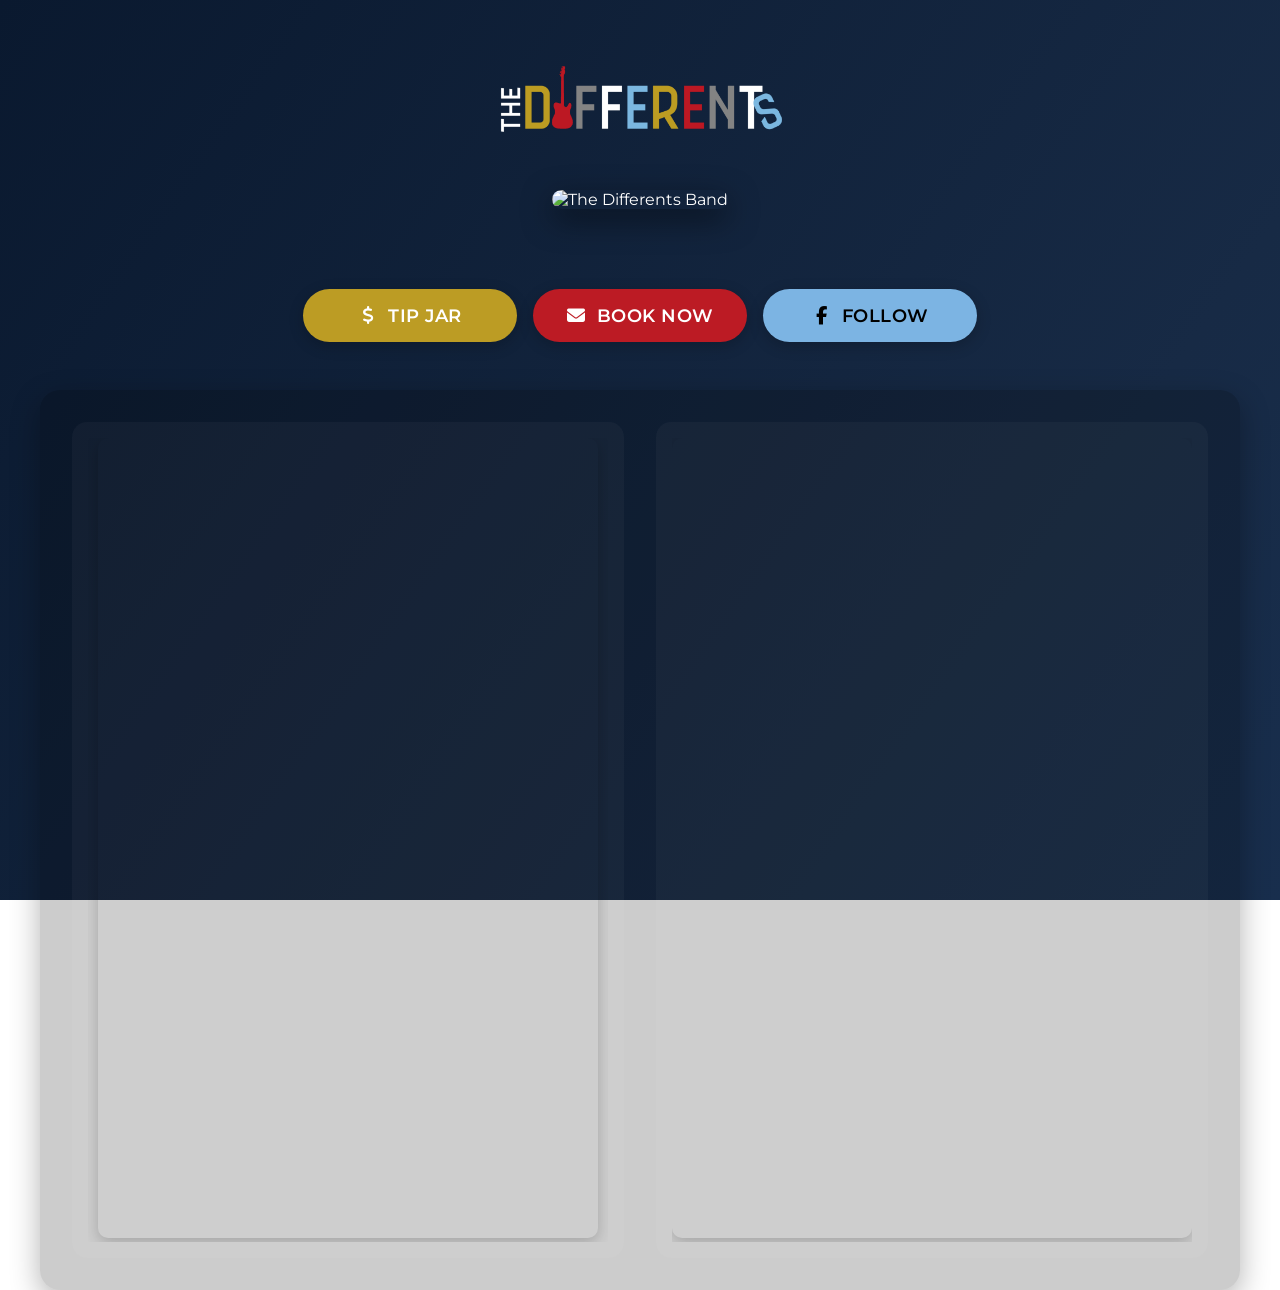
==== index.html @ 1e706925 "updates" ====
<!DOCTYPE html>
<html lang="en">
<head>
    <meta charset="UTF-8">
    <meta name="viewport" content="width=device-width, initial-scale=1.0">
    <title>The Differents - Charleston's Premier Rock & SoulCover Band</title>
    <link rel="icon" href="data:image/svg+xml,<svg xmlns='http://www.w3.org/2000/svg' viewBox='0 0 100 100'><text y='.9em' font-size='90'>🤘</text></svg>">
    <link rel="preconnect" href="https://fonts.googleapis.com">
    <link rel="preconnect" href="https://fonts.gstatic.com" crossorigin>
    <link href="https://fonts.googleapis.com/css2?family=Montserrat:wght@400;600;700&family=Permanent+Marker&display=swap" rel="stylesheet">
    <link rel="stylesheet" href="https://cdnjs.cloudflare.com/ajax/libs/font-awesome/6.5.1/css/all.min.css">
    <!-- Add Facebook SDK -->
    <div id="fb-root"></div>
    <script async defer crossorigin="anonymous" 
        src="https://connect.facebook.net/en_US/sdk.js#xfbml=1&version=v18.0">
    </script>
    <!-- Add YouTube API -->
    <script src="https://www.youtube.com/iframe_api"></script>
    <style>
        body {
            margin: 0;
            padding: 30px 0 0 0;
            background: linear-gradient(
                125deg,
                #0a192f 0%,
                #172a45 25%,
                #1a365d 50%,
                #172a45 75%,
                #0a192f 100%
            );
            background-size: 300% 300%;
            animation: gradientFlow 20s ease infinite;
            background-attachment: fixed;
            position: relative;
            color: #ffffff;
            font-family: 'Montserrat', sans-serif;
            min-height: 100vh;
            overflow-x: hidden;
        }

        @keyframes gradientFlow {
            0% {
                background-position: 0% 50%
            }
            50% {
                background-position: 100% 50%
            }
            100% {
                background-position: 0% 50%
            }
        }

        /* Remove old overlays */
        body::before {
            display: none;
        }
        
        .parallax-overlay {
            display: none;
        }

        /* Animation keyframes */
        @keyframes fadeIn {
            from { opacity: 0; transform: translateY(20px); }
            to { opacity: 1; transform: translateY(0); }
        }

        @keyframes float {
            0% { transform: translateY(0px); }
            50% { transform: translateY(-10px); }
            100% { transform: translateY(0px); }
        }

        @keyframes pulse {
            0% { transform: scale(1); }
            50% { transform: scale(1.05); }
            100% { transform: scale(1); }
        }

        .header {
            text-align: center;
            padding: 2rem;
            animation: fadeIn 1s ease-out;
        }

        .logo {
            max-width: 300px;
            height: auto;
            transition: transform 0.2s ease-out;
            margin-bottom: 1rem;
        }

        .band-name {
            font-family: 'Permanent Marker', cursive;
            font-size: 2.5rem;
            margin: 1rem 0;
            text-shadow: 2px 2px 4px rgba(0, 0, 0, 0.3);
            opacity: 0;
            animation: fadeIn 1s ease-out 0.3s forwards;
        }

        .tagline {
            font-family: 'Montserrat', sans-serif;
            font-size: 1.2rem;
            font-weight: 400;
            letter-spacing: 1px;
            margin: 0.5rem 0;
            opacity: 0.9;
            text-transform: uppercase;
        }

        .band-image-container {
            margin: 2rem auto;
            max-width: 600px;
            position: relative;
            perspective: 1000px;
            animation: fadeIn 1s ease-out 0.3s backwards;
        }

        .band-image {
            width: 100%;
            height: auto;
            border-radius: 10px;
            box-shadow: 0 10px 30px rgba(0, 0, 0, 0.5);
            transition: transform 0.2s ease-out;
            transform-style: preserve-3d;
        }

        .band-image:hover {
            transform: rotateX(0deg) rotateY(0deg);
            box-shadow: 0 15px 40px rgba(0, 0, 0, 0.6);
        }

        .cta-container {
            display: flex;
            justify-content: center;
            gap: 1rem;
            flex-wrap: wrap;
            padding: 1rem;
            margin-bottom: 2rem;
            animation: fadeIn 1s ease-out 0.6s backwards;
        }

        .cta-button {
            padding: 1rem 2rem;
            font-size: 1.1rem;
            font-weight: 600;
            text-transform: uppercase;
            letter-spacing: 0.5px;
            border-radius: 30px;
            border: none;
            cursor: pointer;
            text-decoration: none;
            transition: all 0.3s cubic-bezier(0.4, 0, 0.2, 1);
            min-width: 150px;
            text-align: center;
            box-shadow: 0 4px 15px rgba(0, 0, 0, 0.2);
            display: flex;
            align-items: center;
            justify-content: center;
            gap: 10px;
            position: relative;
            overflow: hidden;
            font-family: 'Montserrat', sans-serif;
        }

        .cta-button:hover {
            transform: scale(1.05) translateY(-3px);
            box-shadow: 0 6px 20px rgba(0, 0, 0, 0.3);
        }

        .cta-button:active {
            transform: scale(0.98);
        }

        .cta-button i {
            font-size: 18px;
            width: 20px;
            height: 20px;
            display: flex;
            align-items: center;
            justify-content: center;
        }

        .tip-button {
            background-color: #bc9c24; /* Logo yellow/gold */
            color: white;
        }

        .book-button {
            background-color: #bc1b24; /* Logo red */
            color: white;
        }

        .follow-button {
            background-color: #7cb4e3; /* Logo blue */
            color: #000;
        }

        .social-feeds {
            display: flex;
            gap: 2rem;
            padding: 2rem;
            max-width: 1200px;
            margin: 0 auto;
            background: rgba(0, 0, 0, 0.2);
            border-radius: 20px;
            box-shadow: 0 10px 30px rgba(0, 0, 0, 0.3);
            animation: fadeIn 1s ease-out 0.9s backwards;
            transition: all 0.5s cubic-bezier(0.4, 0, 0.2, 1);
            box-sizing: border-box;
        }

        .feed {
            flex: 1;
            min-width: 0;
            background: rgba(255, 255, 255, 0.03);
            padding: 1rem;
            border-radius: 15px;
            transition: all 0.5s cubic-bezier(0.4, 0, 0.2, 1);
            min-height: 800px;
            display: flex;
            align-items: center;
            justify-content: center;
            overflow: hidden;
            box-sizing: border-box;
        }

        .feed-container {
            width: 100%;
            height: 100%;
            position: relative;
            overflow: hidden;
            box-sizing: border-box;
        }

        .feed iframe {
            border-radius: 10px;
            box-shadow: 0 5px 15px rgba(0, 0, 0, 0.2);
            transition: all 0.5s cubic-bezier(0.4, 0, 0.2, 1);
            width: 100%;
            box-sizing: border-box;
        }

        .facebook-container {
            width: 100%;
            overflow: hidden;
            display: flex;
            justify-content: center;
            align-items: flex-start;
        }

        .facebook-container iframe {
            max-width: 500px !important;
            min-width: 340px;
            width: 100% !important;
            margin: 0 auto;
        }

        .youtube-container {
            width: 100%;
        }

        .youtube-container iframe {
            width: 100%;
        }

        /* Updated responsive breakpoints */
        @media (max-width: 1024px) {
            .social-feeds {
                flex-direction: column;
                padding: 1.5rem;
            }

            .feed {
                width: 100%;
                margin-bottom: 1.5rem;
            }
        }

        @media (max-width: 768px) {
            .social-feeds {
                padding: 1rem;
            }

            .feed {
                min-height: 600px;
                margin-bottom: 1rem;
            }

            .cta-button {
                width: 100%;
                max-width: 300px;
            }
        }

        @media (max-width: 540px) {
            .facebook-container iframe {
                width: 100% !important;
            }
        }

        /* Add cursor parallax effect */
        .parallax-section {
            position: relative;
        }
    </style>
</head>
<body>
    <div class="parallax-overlay"></div>
    <div class="header">
        <div>
            <img src="images/logo.png" alt="The Differents Logo" class="logo">
        </div>
        <div class="band-image-container">
            <img src="images/TheDifferents.jpg" alt="The Differents Band" class="band-image">
        </div>
    </div>

    <div class="cta-container">
        <a href="https://www.venmo.com/u/TheDifferentsCharleston" class="cta-button tip-button">
            <i class="fas fa-dollar-sign"></i>
            Tip Jar
        </a>
        <a href="mailto:differents.charleston@gmail.com" class="cta-button book-button">
            <i class="fas fa-envelope"></i>
            Book Now
        </a>
        <a href="https://www.facebook.com/profile.php?id=61556583480665" class="cta-button follow-button">
            <i class="fa-brands fa-facebook-f"></i>
            Follow
        </a>
    </div>

    <div class="social-feeds">
        <div class="feed">
            <!-- Facebook Feed -->
            <div class="feed-container facebook-container">
                <iframe 
                    src="https://www.facebook.com/plugins/page.php?href=https%3A%2F%2Fwww.facebook.com%2Fprofile.php%3Fid%3D61556583480665&tabs=timeline&width=500&height=800&small_header=false&adapt_container_width=true&hide_cover=false&show_facepile=true&lazy=true" 
                    height="800" 
                    style="border:none;overflow:hidden" 
                    scrolling="no" 
                    frameborder="0" 
                    allowfullscreen="true" 
                    allow="autoplay; clipboard-write; encrypted-media; picture-in-picture; web-share">
                </iframe>
            </div>
        </div>
        <div class="feed">
            <!-- YouTube Feed -->
            <div class="feed-container youtube-container">
                <iframe 
                    height="800" 
                    src="https://www.youtube.com/embed/?list=UCGSIhO4pZJrf2cQWMI_QO1Q&index=1"
                    title="The Differents YouTube Channel"
                    frameborder="0" 
                    allow="accelerometer; autoplay; clipboard-write; encrypted-media; gyroscope; picture-in-picture" 
                    allowfullscreen>
                </iframe>
            </div>
        </div>
    </div>

    <script>
        // Image rotation based on cursor position
        document.addEventListener('mousemove', (e) => {
            const image = document.querySelector('.band-image');
            const rect = image.getBoundingClientRect();
            const imageX = rect.left + rect.width / 2;
            const imageY = rect.top + rect.height / 2;
            
            // Calculate angle between cursor and image center
            const deltaX = e.clientX - imageX;
            const deltaY = e.clientY - imageY;
            
            // Convert to degrees and limit rotation
            const rotateX = Math.min(Math.max(deltaY * -0.01, -10), 10);
            const rotateY = Math.min(Math.max(deltaX * 0.01, -10), 10);
            
            image.style.transform = `rotateX(${rotateX}deg) rotateY(${rotateY}deg)`;
        });

        // Reset rotation when cursor leaves window
        document.addEventListener('mouseleave', () => {
            const image = document.querySelector('.band-image');
            image.style.transform = 'rotateX(0deg) rotateY(0deg)';
        });

        function updateFeedSizes() {
            const feeds = document.querySelectorAll('.feed');
            feeds.forEach(feed => {
                const container = feed.querySelector('.feed-container');
                if (container) {
                    // Get the parent width accounting for padding
                    const parentWidth = Math.floor(feed.clientWidth - 32);
                    container.style.width = parentWidth + 'px';

                    // For Facebook, update iframe src with new width
                    const fbIframe = container.querySelector('iframe[src*="facebook"]');
                    if (fbIframe) {
                        const width = Math.min(parentWidth, 500);
                        const currentSrc = fbIframe.src;
                        const newSrc = currentSrc.replace(/width=\d+/, `width=${width}`);
                        if (currentSrc !== newSrc) {
                            fbIframe.src = newSrc;
                        }
                    }
                }
            });
        }

        // Initial size update with a slight delay to ensure proper sizing
        window.addEventListener('load', () => setTimeout(updateFeedSizes, 500));
        
        // Debounced resize handler with longer delay for Facebook reload
        let resizeTimeout;
        window.addEventListener('resize', () => {
            clearTimeout(resizeTimeout);
            resizeTimeout = setTimeout(updateFeedSizes, 1000);
        });
    </script>
</body>
</html>
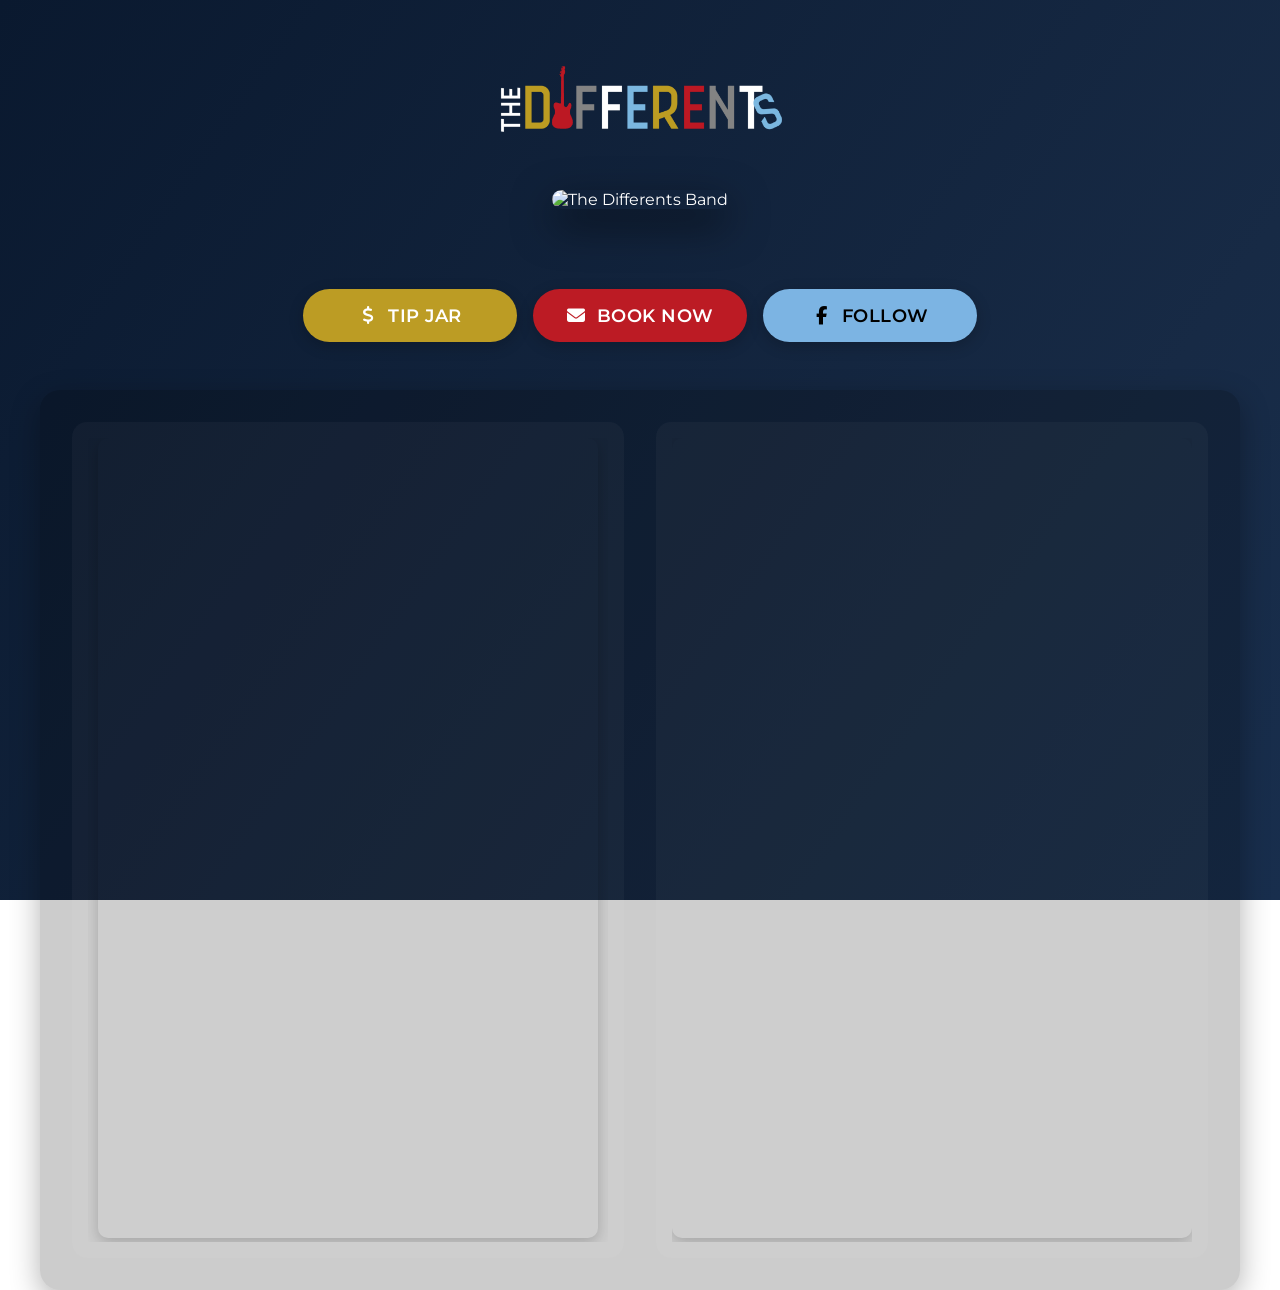
==== commit 1658f599: "fix video" ====
--- a/index.html
+++ b/index.html
@@ -121,14 +121,13 @@
             width: 100%;
             height: auto;
             border-radius: 10px;
-            box-shadow: 0 10px 30px rgba(0, 0, 0, 0.5);
+            box-shadow: 0 15px 40px rgba(0, 0, 0, 0.6);
             transition: transform 0.2s ease-out;
             transform-style: preserve-3d;
         }
 
         .band-image:hover {
             transform: rotateX(0deg) rotateY(0deg);
-            box-shadow: 0 15px 40px rgba(0, 0, 0, 0.6);
         }
 
         .cta-container {
@@ -318,15 +317,15 @@
     </div>
 
     <div class="cta-container">
-        <a href="https://www.venmo.com/u/TheDifferentsCharleston" class="cta-button tip-button">
+        <a href="https://www.venmo.com/u/TheDifferentsCharleston" class="cta-button tip-button" target="_blank" rel="noopener noreferrer">
             <i class="fas fa-dollar-sign"></i>
             Tip Jar
         </a>
-        <a href="mailto:differents.charleston@gmail.com" class="cta-button book-button">
+        <a href="mailto:differents.charleston@gmail.com" class="cta-button book-button" target="_blank" rel="noopener noreferrer">
             <i class="fas fa-envelope"></i>
             Book Now
         </a>
-        <a href="https://www.facebook.com/profile.php?id=61556583480665" class="cta-button follow-button">
+        <a href="https://www.facebook.com/profile.php?id=61556583480665" class="cta-button follow-button" target="_blank" rel="noopener noreferrer">
             <i class="fa-brands fa-facebook-f"></i>
             Follow
         </a>
@@ -352,7 +351,7 @@
             <div class="feed-container youtube-container">
                 <iframe 
                     height="800" 
-                    src="https://www.youtube.com/embed/?list=UCGSIhO4pZJrf2cQWMI_QO1Q&index=1"
+                    src="https://www.youtube.com/embed/videoseries?list=PLGX0zmR180-9UuOns8QRleBn-H_pjjnpT"
                     title="The Differents YouTube Channel"
                     frameborder="0" 
                     allow="accelerometer; autoplay; clipboard-write; encrypted-media; gyroscope; picture-in-picture" 
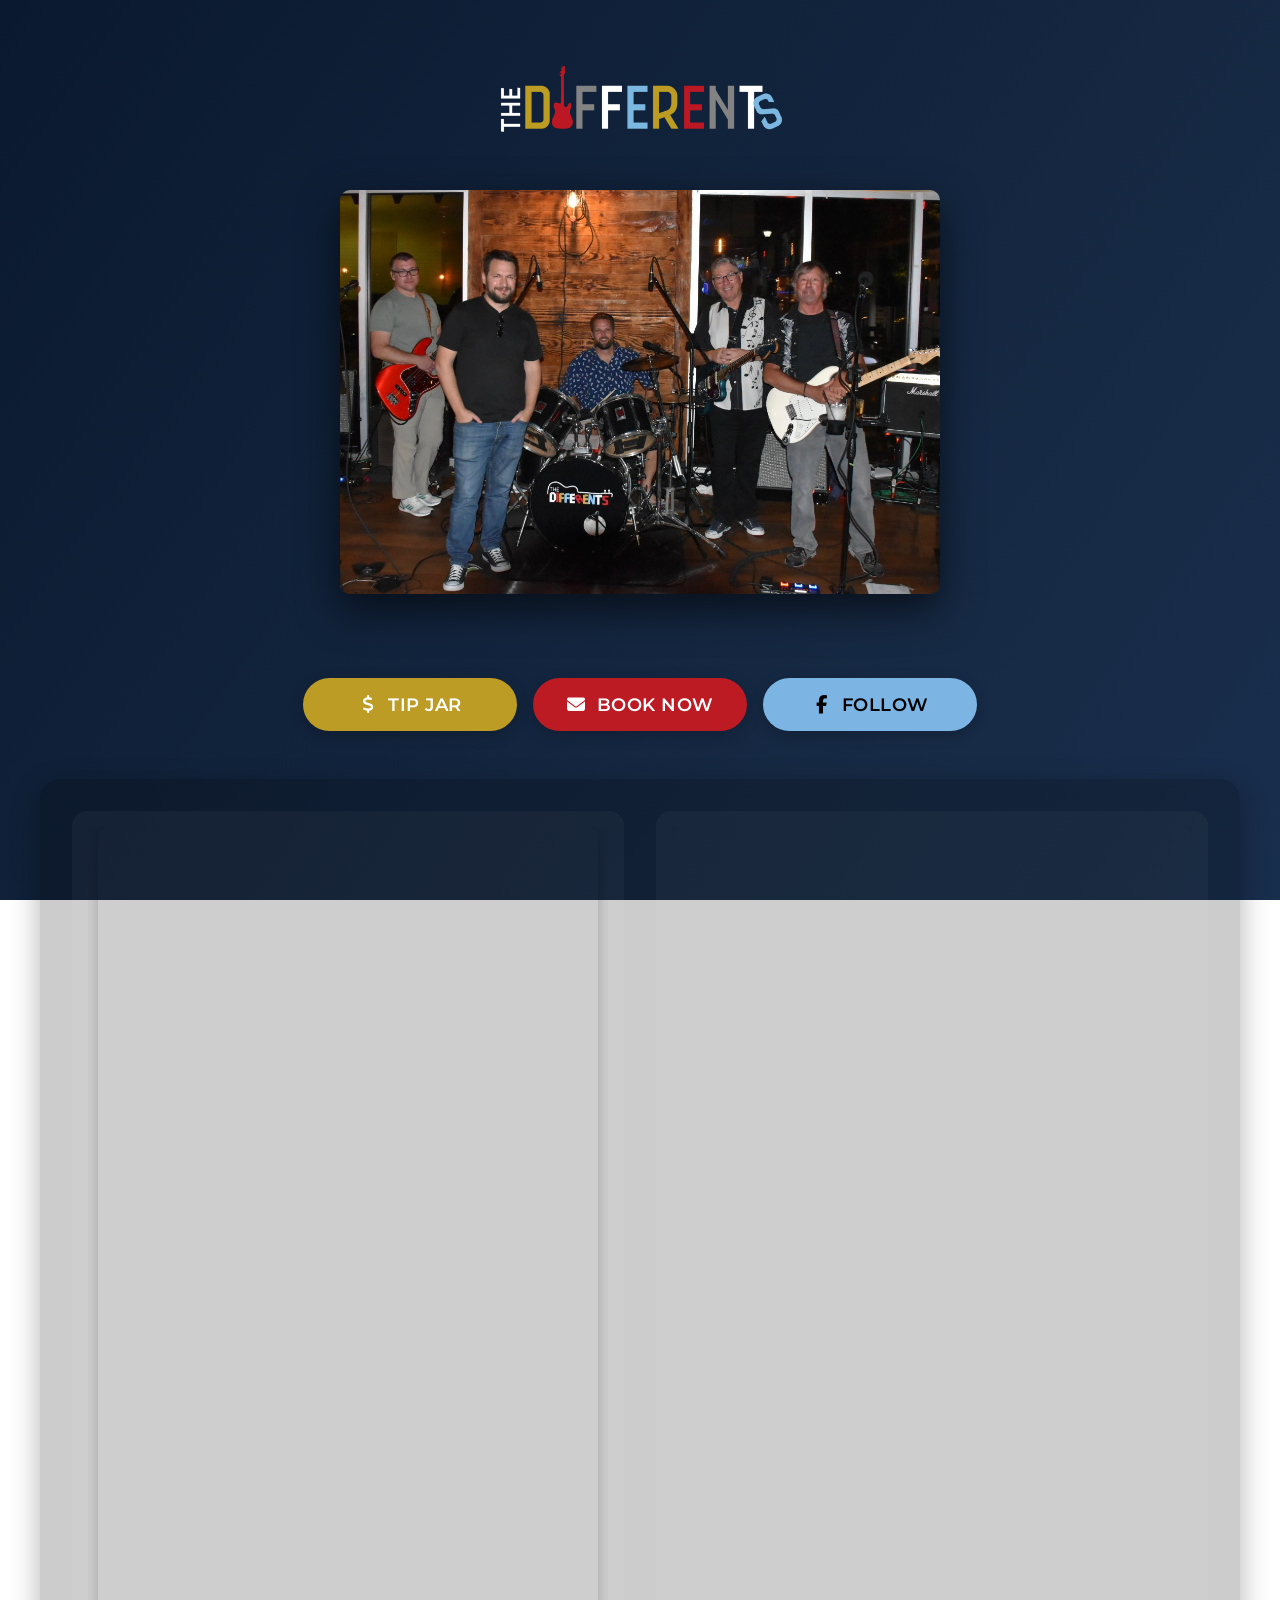
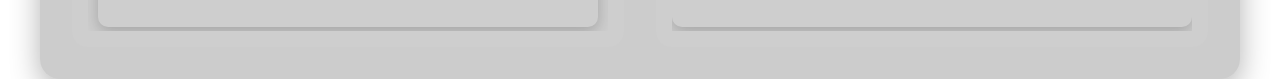
==== commit 22b3920a: "update site and qr codes" ====
--- a/index.html
+++ b/index.html
@@ -3,7 +3,7 @@
 <head>
     <meta charset="UTF-8">
     <meta name="viewport" content="width=device-width, initial-scale=1.0">
-    <title>The Differents - Charleston's Premier Rock & SoulCover Band</title>
+    <title>The Differents - Charleston's Premier Rock & Soul Cover Band</title>
     <link rel="icon" href="data:image/svg+xml,<svg xmlns='http://www.w3.org/2000/svg' viewBox='0 0 100 100'><text y='.9em' font-size='90'>🤘</text></svg>">
     <link rel="preconnect" href="https://fonts.googleapis.com">
     <link rel="preconnect" href="https://fonts.gstatic.com" crossorigin>
@@ -312,7 +312,7 @@
             <img src="images/logo.png" alt="The Differents Logo" class="logo">
         </div>
         <div class="band-image-container">
-            <img src="images/TheDifferents.jpg" alt="The Differents Band" class="band-image">
+            <img src="images/differents-rivertown.jpg" alt="The Differents Band at Rivertown" class="band-image">
         </div>
     </div>
 
@@ -336,7 +336,8 @@
             <!-- Facebook Feed -->
             <div class="feed-container facebook-container">
                 <iframe 
-                    src="https://www.facebook.com/plugins/page.php?href=https%3A%2F%2Fwww.facebook.com%2Fprofile.php%3Fid%3D61556583480665&tabs=timeline&width=500&height=800&small_header=false&adapt_container_width=true&hide_cover=false&show_facepile=true&lazy=true" 
+                    src="https://www.facebook.com/plugins/page.php?href=https%3A%2F%2Fwww.facebook.com%2Fprofile.php%3Fid%3D61556583480665&tabs=timeline&width=500&height=800&small_header=true&adapt_container_width=true&hide_cover=false&show_facepile=false&lazy=true" 
+                    width="500"
                     height="800" 
                     style="border:none;overflow:hidden" 
                     scrolling="no" 
@@ -361,62 +362,62 @@
         </div>
     </div>
 
+    <!-- Scripts moved to end of body -->
+    <script defer src="https://www.youtube.com/iframe_api"></script>
     <script>
         // Image rotation based on cursor position
-        document.addEventListener('mousemove', (e) => {
-            const image = document.querySelector('.band-image');
-            const rect = image.getBoundingClientRect();
-            const imageX = rect.left + rect.width / 2;
-            const imageY = rect.top + rect.height / 2;
-            
-            // Calculate angle between cursor and image center
-            const deltaX = e.clientX - imageX;
-            const deltaY = e.clientY - imageY;
-            
-            // Convert to degrees and limit rotation
-            const rotateX = Math.min(Math.max(deltaY * -0.01, -10), 10);
-            const rotateY = Math.min(Math.max(deltaX * 0.01, -10), 10);
-            
-            image.style.transform = `rotateX(${rotateX}deg) rotateY(${rotateY}deg)`;
-        });
-
-        // Reset rotation when cursor leaves window
-        document.addEventListener('mouseleave', () => {
-            const image = document.querySelector('.band-image');
-            image.style.transform = 'rotateX(0deg) rotateY(0deg)';
-        });
-
-        function updateFeedSizes() {
-            const feeds = document.querySelectorAll('.feed');
-            feeds.forEach(feed => {
-                const container = feed.querySelector('.feed-container');
-                if (container) {
-                    // Get the parent width accounting for padding
-                    const parentWidth = Math.floor(feed.clientWidth - 32);
-                    container.style.width = parentWidth + 'px';
-
-                    // For Facebook, update iframe src with new width
-                    const fbIframe = container.querySelector('iframe[src*="facebook"]');
-                    if (fbIframe) {
-                        const width = Math.min(parentWidth, 500);
-                        const currentSrc = fbIframe.src;
-                        const newSrc = currentSrc.replace(/width=\d+/, `width=${width}`);
-                        if (currentSrc !== newSrc) {
-                            fbIframe.src = newSrc;
+        document.addEventListener('DOMContentLoaded', function() {
+            // Cursor effects
+            document.addEventListener('mousemove', (e) => {
+                const image = document.querySelector('.band-image');
+                const rect = image.getBoundingClientRect();
+                const imageX = rect.left + rect.width / 2;
+                const imageY = rect.top + rect.height / 2;
+                
+                const deltaX = e.clientX - imageX;
+                const deltaY = e.clientY - imageY;
+                
+                const rotateX = Math.min(Math.max(deltaY * -0.01, -10), 10);
+                const rotateY = Math.min(Math.max(deltaX * 0.01, -10), 10);
+                
+                image.style.transform = `rotateX(${rotateX}deg) rotateY(${rotateY}deg)`;
+            });
+
+            document.addEventListener('mouseleave', () => {
+                const image = document.querySelector('.band-image');
+                image.style.transform = 'rotateX(0deg) rotateY(0deg)';
+            });
+
+            function updateFeedSizes() {
+                const feeds = document.querySelectorAll('.feed');
+                feeds.forEach(feed => {
+                    const container = feed.querySelector('.feed-container');
+                    if (container) {
+                        const parentWidth = Math.floor(feed.clientWidth - 32);
+                        container.style.width = parentWidth + 'px';
+
+                        const fbIframe = container.querySelector('iframe[src*="facebook"]');
+                        if (fbIframe) {
+                            const width = Math.min(parentWidth, 500);
+                            const currentSrc = fbIframe.src;
+                            const newSrc = currentSrc.replace(/width=\d+/, `width=${width}`);
+                            if (currentSrc !== newSrc) {
+                                fbIframe.src = newSrc;
+                            }
                         }
                     }
-                }
+                });
+            }
+
+            // Initial size update
+            setTimeout(updateFeedSizes, 500);
+            
+            // Debounced resize handler
+            let resizeTimeout;
+            window.addEventListener('resize', () => {
+                clearTimeout(resizeTimeout);
+                resizeTimeout = setTimeout(updateFeedSizes, 250);
             });
-        }
-
-        // Initial size update with a slight delay to ensure proper sizing
-        window.addEventListener('load', () => setTimeout(updateFeedSizes, 500));
-        
-        // Debounced resize handler with longer delay for Facebook reload
-        let resizeTimeout;
-        window.addEventListener('resize', () => {
-            clearTimeout(resizeTimeout);
-            resizeTimeout = setTimeout(updateFeedSizes, 1000);
         });
     </script>
 </body>
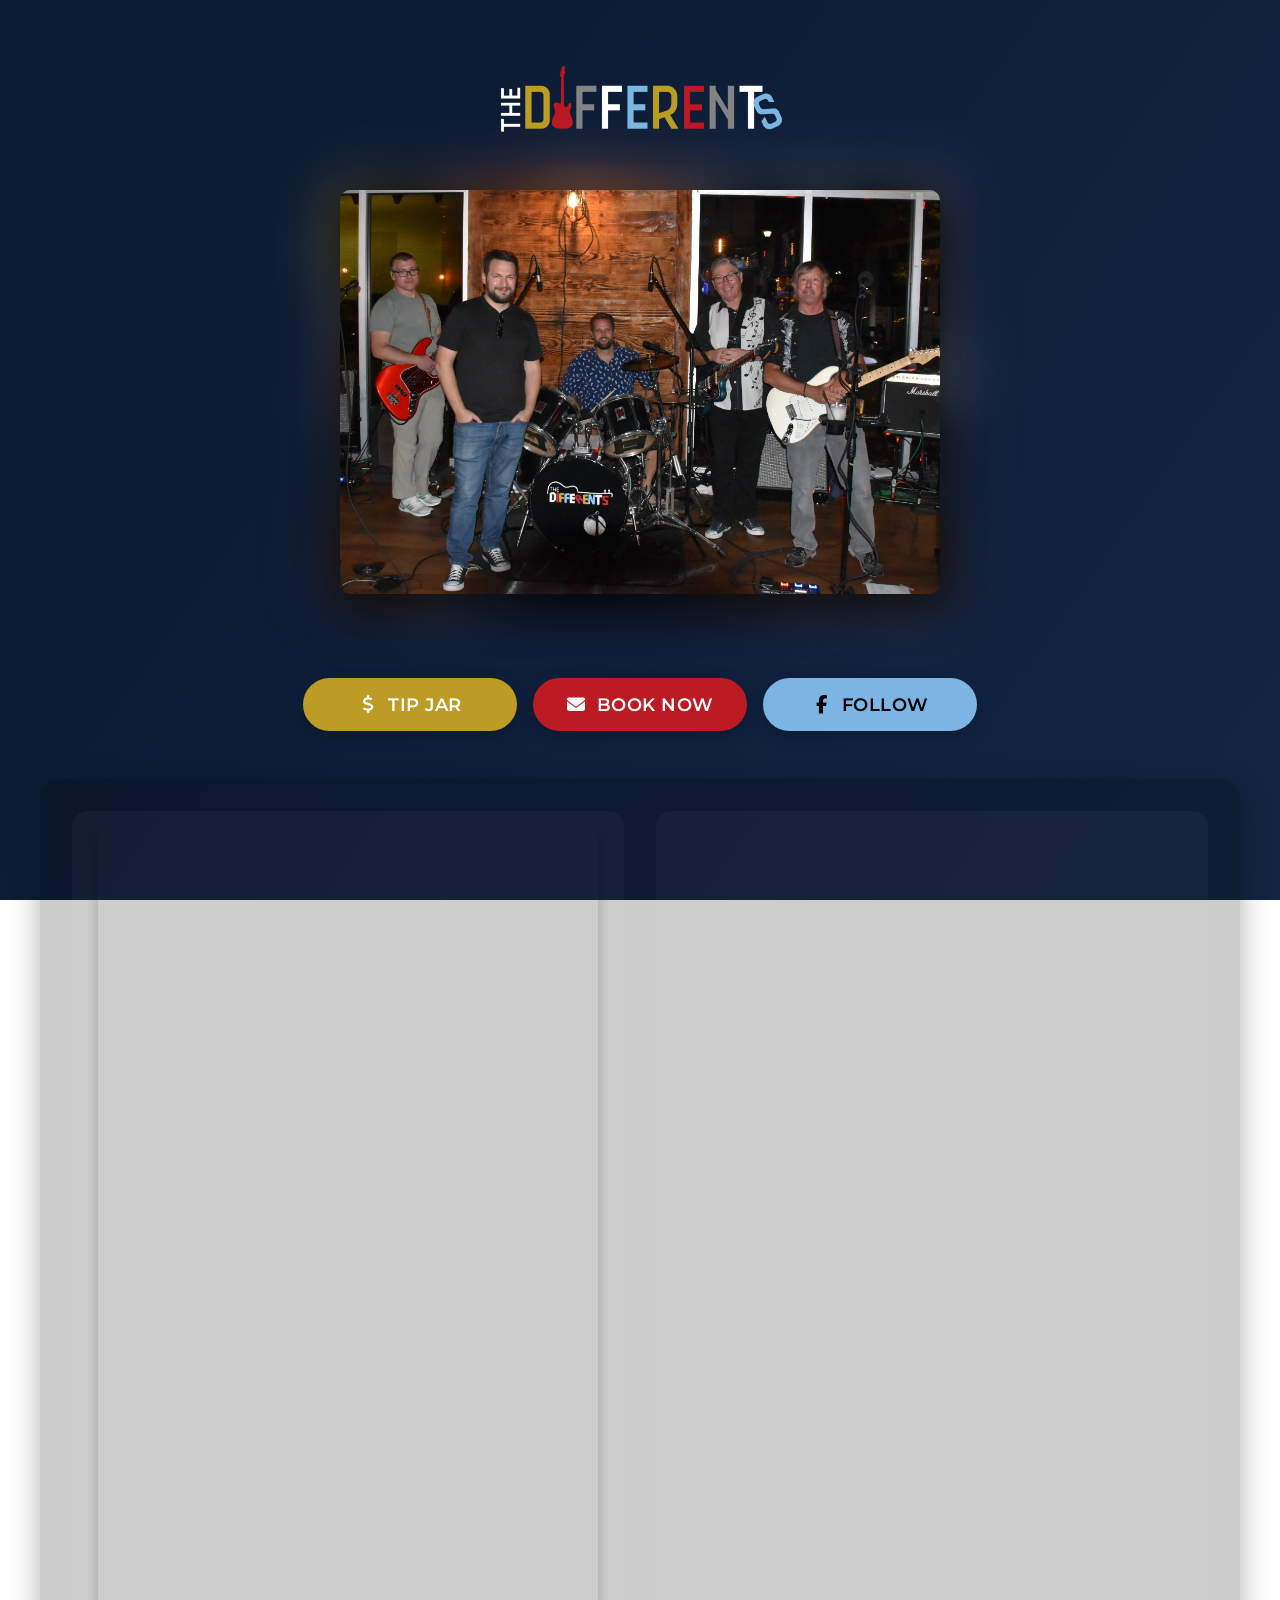
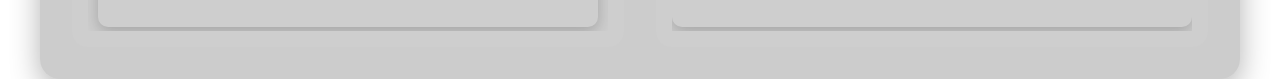
==== commit 5c9cf858: "different image with a blur" ====
--- a/index.html
+++ b/index.html
@@ -22,11 +22,11 @@
             padding: 30px 0 0 0;
             background: linear-gradient(
                 125deg,
-                #0a192f 0%,
-                #172a45 25%,
-                #1a365d 50%,
-                #172a45 75%,
-                #0a192f 100%
+                #0a192f 0%,    /* Original dark blue */
+                #112240 25%,   /* Slightly lighter */
+                #172a45 50%,   /* Mid blue */
+                #1a365d 75%,   /* Original blue */
+                #234781 100%   /* Lighter blue but not too light */
             );
             background-size: 300% 300%;
             animation: gradientFlow 20s ease infinite;
@@ -117,6 +117,23 @@
             animation: fadeIn 1s ease-out 0.3s backwards;
         }
 
+        .band-image-container::before {
+            content: '';
+            position: absolute;
+            top: 50%;
+            left: 50%;
+            width: 105%;
+            height: 105%;
+            background-image: url('images/differents-rivertown.jpg');
+            background-size: cover;
+            background-position: center;
+            transform: translate(-50%, -50%);
+            filter: blur(30px) brightness(0.9) saturate(1.1);
+            opacity: 0.8;
+            z-index: -1;
+            border-radius: 12px;
+        }
+
         .band-image {
             width: 100%;
             height: auto;
@@ -124,6 +141,8 @@
             box-shadow: 0 15px 40px rgba(0, 0, 0, 0.6);
             transition: transform 0.2s ease-out;
             transform-style: preserve-3d;
+            position: relative;
+            z-index: 1;
         }
 
         .band-image:hover {
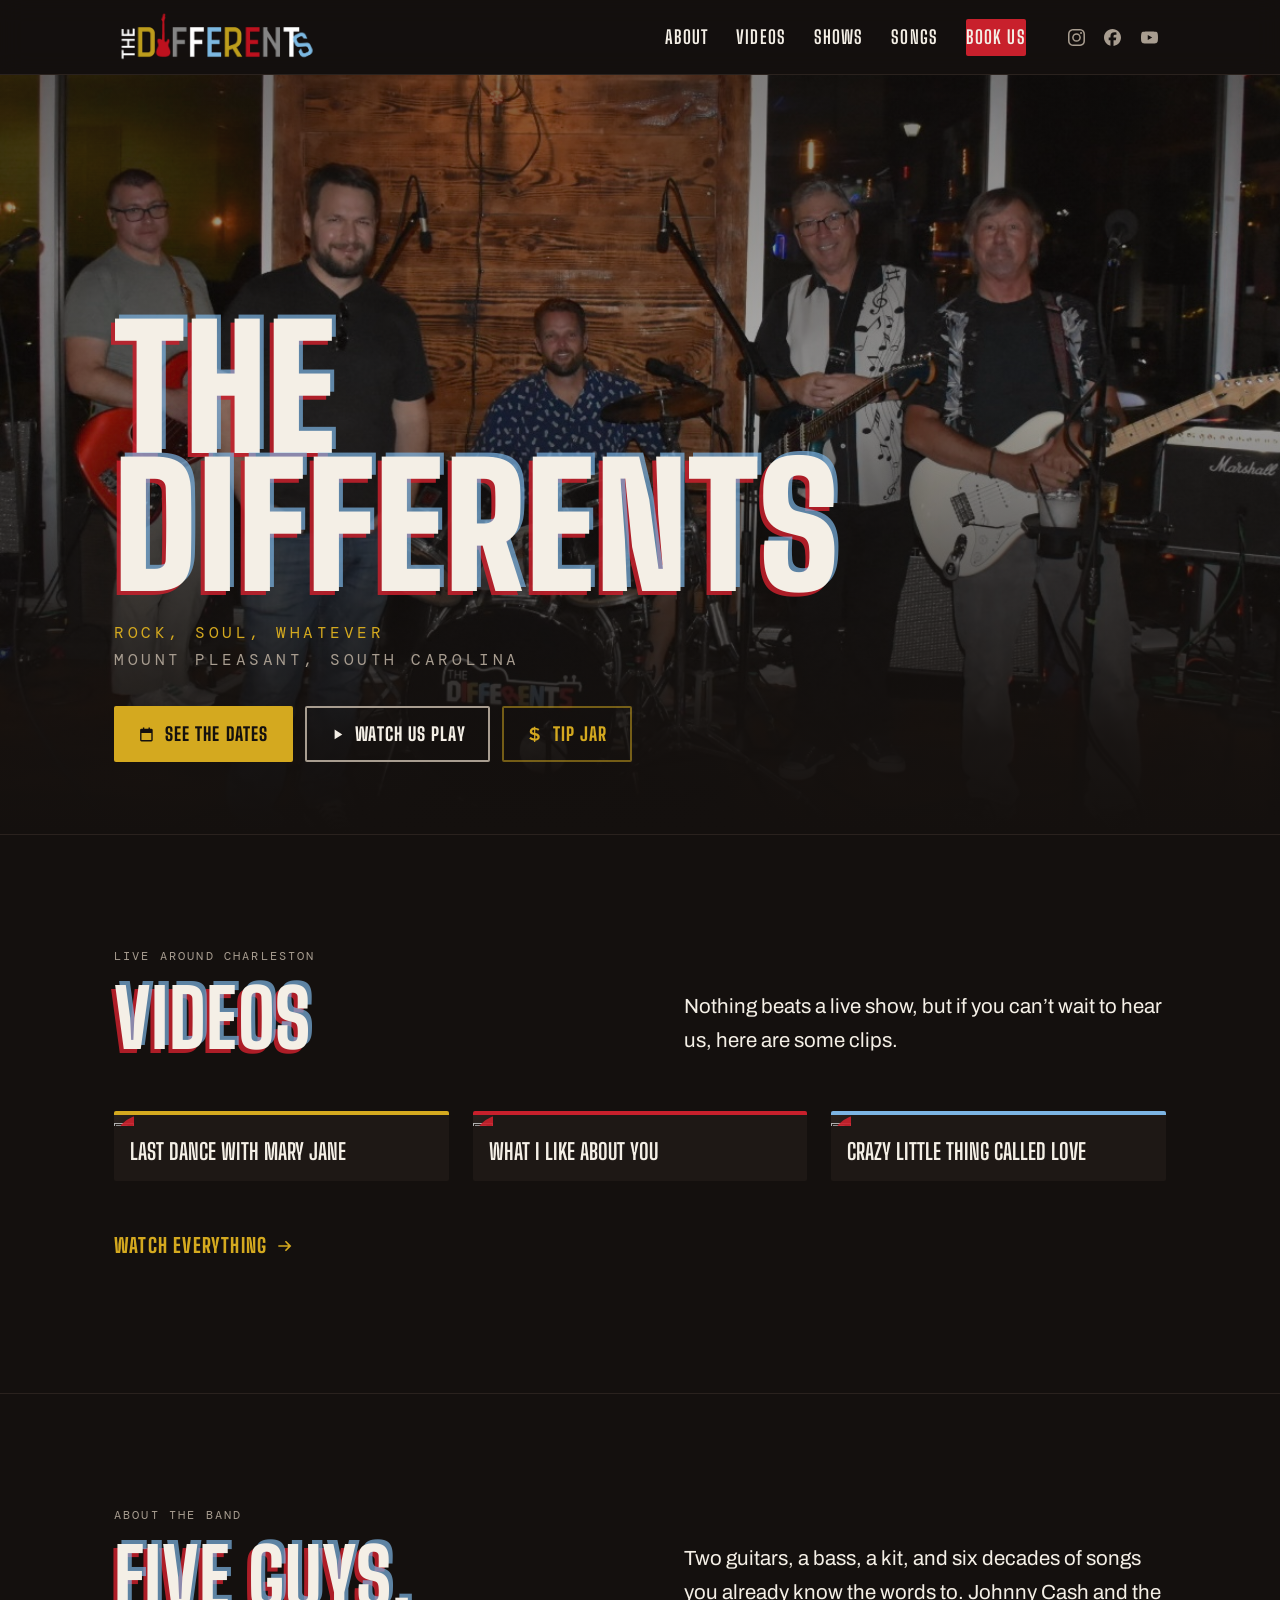
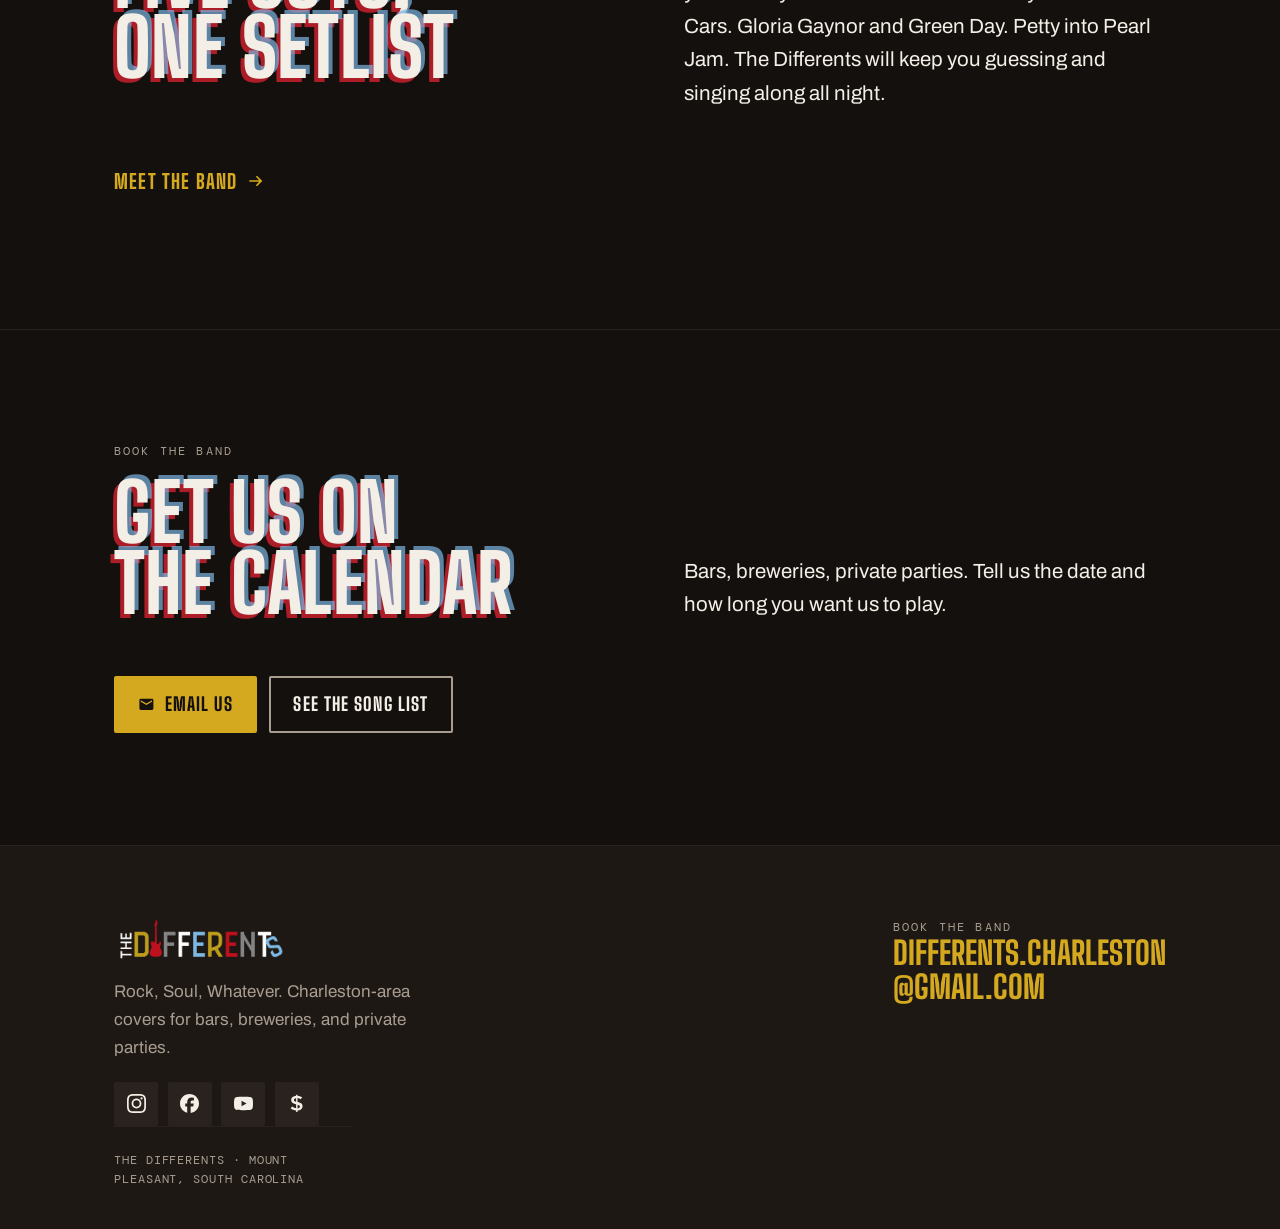
==== commit 166516cd: "rebrand" ====
--- a/index.html
+++ b/index.html
@@ -1,443 +1,151 @@
 <!DOCTYPE html>
 <html lang="en">
 <head>
-    <meta charset="UTF-8">
-    <meta name="viewport" content="width=device-width, initial-scale=1.0">
-    <title>The Differents - Charleston's Premier Rock & Soul Cover Band</title>
-    <link rel="icon" href="data:image/svg+xml,<svg xmlns='http://www.w3.org/2000/svg' viewBox='0 0 100 100'><text y='.9em' font-size='90'>🤘</text></svg>">
-    <link rel="preconnect" href="https://fonts.googleapis.com">
-    <link rel="preconnect" href="https://fonts.gstatic.com" crossorigin>
-    <link href="https://fonts.googleapis.com/css2?family=Montserrat:wght@400;600;700&family=Permanent+Marker&display=swap" rel="stylesheet">
-    <link rel="stylesheet" href="https://cdnjs.cloudflare.com/ajax/libs/font-awesome/6.5.1/css/all.min.css">
-    <!-- Add Facebook SDK -->
-    <div id="fb-root"></div>
-    <script async defer crossorigin="anonymous" 
-        src="https://connect.facebook.net/en_US/sdk.js#xfbml=1&version=v18.0">
-    </script>
-    <!-- Add YouTube API -->
-    <script src="https://www.youtube.com/iframe_api"></script>
-    <style>
-        body {
-            margin: 0;
-            padding: 30px 0 0 0;
-            background: linear-gradient(
-                125deg,
-                #0a192f 0%,    /* Original dark blue */
-                #112240 25%,   /* Slightly lighter */
-                #172a45 50%,   /* Mid blue */
-                #1a365d 75%,   /* Original blue */
-                #234781 100%   /* Lighter blue but not too light */
-            );
-            background-size: 300% 300%;
-            animation: gradientFlow 20s ease infinite;
-            background-attachment: fixed;
-            position: relative;
-            color: #ffffff;
-            font-family: 'Montserrat', sans-serif;
-            min-height: 100vh;
-            overflow-x: hidden;
-        }
-
-        @keyframes gradientFlow {
-            0% {
-                background-position: 0% 50%
-            }
-            50% {
-                background-position: 100% 50%
-            }
-            100% {
-                background-position: 0% 50%
-            }
-        }
-
-        /* Remove old overlays */
-        body::before {
-            display: none;
-        }
-        
-        .parallax-overlay {
-            display: none;
-        }
-
-        /* Animation keyframes */
-        @keyframes fadeIn {
-            from { opacity: 0; transform: translateY(20px); }
-            to { opacity: 1; transform: translateY(0); }
-        }
-
-        @keyframes float {
-            0% { transform: translateY(0px); }
-            50% { transform: translateY(-10px); }
-            100% { transform: translateY(0px); }
-        }
-
-        @keyframes pulse {
-            0% { transform: scale(1); }
-            50% { transform: scale(1.05); }
-            100% { transform: scale(1); }
-        }
-
-        .header {
-            text-align: center;
-            padding: 2rem;
-            animation: fadeIn 1s ease-out;
-        }
-
-        .logo {
-            max-width: 300px;
-            height: auto;
-            transition: transform 0.2s ease-out;
-            margin-bottom: 1rem;
-        }
-
-        .band-name {
-            font-family: 'Permanent Marker', cursive;
-            font-size: 2.5rem;
-            margin: 1rem 0;
-            text-shadow: 2px 2px 4px rgba(0, 0, 0, 0.3);
-            opacity: 0;
-            animation: fadeIn 1s ease-out 0.3s forwards;
-        }
-
-        .tagline {
-            font-family: 'Montserrat', sans-serif;
-            font-size: 1.2rem;
-            font-weight: 400;
-            letter-spacing: 1px;
-            margin: 0.5rem 0;
-            opacity: 0.9;
-            text-transform: uppercase;
-        }
-
-        .band-image-container {
-            margin: 2rem auto;
-            max-width: 600px;
-            position: relative;
-            perspective: 1000px;
-            animation: fadeIn 1s ease-out 0.3s backwards;
-        }
-
-        .band-image-container::before {
-            content: '';
-            position: absolute;
-            top: 50%;
-            left: 50%;
-            width: 105%;
-            height: 105%;
-            background-image: url('images/differents-rivertown.jpg');
-            background-size: cover;
-            background-position: center;
-            transform: translate(-50%, -50%);
-            filter: blur(30px) brightness(0.9) saturate(1.1);
-            opacity: 0.8;
-            z-index: -1;
-            border-radius: 12px;
-        }
-
-        .band-image {
-            width: 100%;
-            height: auto;
-            border-radius: 10px;
-            box-shadow: 0 15px 40px rgba(0, 0, 0, 0.6);
-            transition: transform 0.2s ease-out;
-            transform-style: preserve-3d;
-            position: relative;
-            z-index: 1;
-        }
-
-        .band-image:hover {
-            transform: rotateX(0deg) rotateY(0deg);
-        }
-
-        .cta-container {
-            display: flex;
-            justify-content: center;
-            gap: 1rem;
-            flex-wrap: wrap;
-            padding: 1rem;
-            margin-bottom: 2rem;
-            animation: fadeIn 1s ease-out 0.6s backwards;
-        }
-
-        .cta-button {
-            padding: 1rem 2rem;
-            font-size: 1.1rem;
-            font-weight: 600;
-            text-transform: uppercase;
-            letter-spacing: 0.5px;
-            border-radius: 30px;
-            border: none;
-            cursor: pointer;
-            text-decoration: none;
-            transition: all 0.3s cubic-bezier(0.4, 0, 0.2, 1);
-            min-width: 150px;
-            text-align: center;
-            box-shadow: 0 4px 15px rgba(0, 0, 0, 0.2);
-            display: flex;
-            align-items: center;
-            justify-content: center;
-            gap: 10px;
-            position: relative;
-            overflow: hidden;
-            font-family: 'Montserrat', sans-serif;
-        }
-
-        .cta-button:hover {
-            transform: scale(1.05) translateY(-3px);
-            box-shadow: 0 6px 20px rgba(0, 0, 0, 0.3);
-        }
-
-        .cta-button:active {
-            transform: scale(0.98);
-        }
-
-        .cta-button i {
-            font-size: 18px;
-            width: 20px;
-            height: 20px;
-            display: flex;
-            align-items: center;
-            justify-content: center;
-        }
-
-        .tip-button {
-            background-color: #bc9c24; /* Logo yellow/gold */
-            color: white;
-        }
-
-        .book-button {
-            background-color: #bc1b24; /* Logo red */
-            color: white;
-        }
-
-        .follow-button {
-            background-color: #7cb4e3; /* Logo blue */
-            color: #000;
-        }
-
-        .social-feeds {
-            display: flex;
-            gap: 2rem;
-            padding: 2rem;
-            max-width: 1200px;
-            margin: 0 auto;
-            background: rgba(0, 0, 0, 0.2);
-            border-radius: 20px;
-            box-shadow: 0 10px 30px rgba(0, 0, 0, 0.3);
-            animation: fadeIn 1s ease-out 0.9s backwards;
-            transition: all 0.5s cubic-bezier(0.4, 0, 0.2, 1);
-            box-sizing: border-box;
-        }
-
-        .feed {
-            flex: 1;
-            min-width: 0;
-            background: rgba(255, 255, 255, 0.03);
-            padding: 1rem;
-            border-radius: 15px;
-            transition: all 0.5s cubic-bezier(0.4, 0, 0.2, 1);
-            min-height: 800px;
-            display: flex;
-            align-items: center;
-            justify-content: center;
-            overflow: hidden;
-            box-sizing: border-box;
-        }
-
-        .feed-container {
-            width: 100%;
-            height: 100%;
-            position: relative;
-            overflow: hidden;
-            box-sizing: border-box;
-        }
-
-        .feed iframe {
-            border-radius: 10px;
-            box-shadow: 0 5px 15px rgba(0, 0, 0, 0.2);
-            transition: all 0.5s cubic-bezier(0.4, 0, 0.2, 1);
-            width: 100%;
-            box-sizing: border-box;
-        }
-
-        .facebook-container {
-            width: 100%;
-            overflow: hidden;
-            display: flex;
-            justify-content: center;
-            align-items: flex-start;
-        }
-
-        .facebook-container iframe {
-            max-width: 500px !important;
-            min-width: 340px;
-            width: 100% !important;
-            margin: 0 auto;
-        }
-
-        .youtube-container {
-            width: 100%;
-        }
-
-        .youtube-container iframe {
-            width: 100%;
-        }
-
-        /* Updated responsive breakpoints */
-        @media (max-width: 1024px) {
-            .social-feeds {
-                flex-direction: column;
-                padding: 1.5rem;
-            }
-
-            .feed {
-                width: 100%;
-                margin-bottom: 1.5rem;
-            }
-        }
-
-        @media (max-width: 768px) {
-            .social-feeds {
-                padding: 1rem;
-            }
-
-            .feed {
-                min-height: 600px;
-                margin-bottom: 1rem;
-            }
-
-            .cta-button {
-                width: 100%;
-                max-width: 300px;
-            }
-        }
-
-        @media (max-width: 540px) {
-            .facebook-container iframe {
-                width: 100% !important;
-            }
-        }
-
-        /* Add cursor parallax effect */
-        .parallax-section {
-            position: relative;
-        }
-    </style>
+<meta charset="UTF-8">
+<meta name="viewport" content="width=device-width, initial-scale=1">
+<title>The Differents · Rock, Soul, Whatever · Charleston Cover Band</title>
+<meta name="description" content="Rock, Soul, Whatever. A five-piece cover band out of Mount Pleasant, South Carolina, with shows, videos, and the full song list.">
+<link rel="icon" href="data:image/svg+xml,<svg xmlns='http://www.w3.org/2000/svg' viewBox='0 0 100 100'><text y='.9em' font-size='90'>🤘</text></svg>">
+<link rel="preconnect" href="https://fonts.googleapis.com">
+<link rel="preconnect" href="https://fonts.gstatic.com" crossorigin>
+<link href="https://fonts.googleapis.com/css2?family=Big+Shoulders+Display:wght@600;700;800;900&family=Archivo:wght@400;500;600;700&family=DM+Mono:wght@400;500&display=swap" rel="stylesheet">
+<link rel="stylesheet" href="css/site.css">
+<meta property="og:title" content="The Differents · Rock, Soul, Whatever">
+<meta property="og:description" content="Rock, Soul, Whatever. A five-piece cover band out of Mount Pleasant, South Carolina.">
+<meta property="og:image" content="https://differents.band/images/differents-rivertown.jpg">
+<meta property="og:url" content="https://differents.band/">
+<meta name="twitter:card" content="summary_large_image">
 </head>
 <body>
-    <div class="parallax-overlay"></div>
-    <div class="header">
-        <div>
-            <img src="images/logo.png" alt="The Differents Logo" class="logo">
-        </div>
-        <div class="band-image-container">
-            <img src="images/differents-rivertown.jpg" alt="The Differents Band at Rivertown" class="band-image">
-        </div>
+
+<nav class="nav">
+  <div class="nav-in">
+    <a href="index.html" aria-label="The Differents, home"><img src="images/logo.png" alt="The Differents" class="nav-logo" width="300" height="76"></a>
+    <button class="burger" aria-expanded="false" aria-controls="menu" aria-label="Open menu">
+      <span></span><span></span><span></span>
+    </button>
+    <div class="nav-links" id="menu">
+      <a href="about.html">About</a>
+      <a href="videos.html">Videos</a>
+      <a href="shows.html">Shows</a>
+      <a href="songs.html">Songs</a>
+      <a class="btn-book" href="mailto:differents.charleston@gmail.com">Book Us</a>
+      <ul class="socials nav-socials">
+        <li><a href="https://www.instagram.com/TheDifferentsCharleston" target="_blank" rel="noopener" aria-label="The Differents on Instagram">
+          <svg class="icon" aria-hidden="true"><use href="images/icons.svg#i-instagram"/></svg></a></li>
+        <li><a href="https://www.facebook.com/profile.php?id=61556583480665" target="_blank" rel="noopener" aria-label="The Differents on Facebook">
+          <svg class="icon" aria-hidden="true"><use href="images/icons.svg#i-facebook"/></svg></a></li>
+        <li><a href="https://www.youtube.com/@TheDifferentsCharleston" target="_blank" rel="noopener" aria-label="The Differents on YouTube">
+          <svg class="icon" aria-hidden="true"><use href="images/icons.svg#i-youtube"/></svg></a></li>
+      </ul>
     </div>
+  </div>
+</nav>
 
-    <div class="cta-container">
-        <a href="https://www.venmo.com/u/TheDifferentsCharleston" class="cta-button tip-button" target="_blank" rel="noopener noreferrer">
-            <i class="fas fa-dollar-sign"></i>
-            Tip Jar
+<header class="hero">
+  <div class="hero-bg">
+    <img src="images/differents-rivertown.jpg" alt="The Differents playing live at Rivertowne Public House" fetchpriority="high">
+  </div>
+  <div class="hero-in">
+    <h1><span class="line reg" data-text="The">The</span><span class="line reg" data-text="Differents">Differents</span></h1>
+    <p class="hero-sub">Rock, Soul, Whatever<span>Mount Pleasant, South Carolina</span></p>
+    <div class="hero-cta">
+      <a class="cta cta-solid" href="shows.html">
+        <svg class="icon" aria-hidden="true"><use href="images/icons.svg#i-calendar"/></svg>
+        See the dates
+      </a>
+      <a class="cta cta-ghost" href="videos.html">
+        <svg class="icon" aria-hidden="true"><use href="images/icons.svg#i-play"/></svg>
+        Watch us play
+      </a>
+      <a class="cta cta-tip" href="https://www.venmo.com/u/TheDifferentsCharleston" target="_blank" rel="noopener">
+        <svg class="icon" aria-hidden="true"><use href="images/icons.svg#i-tip"/></svg>
+        Tip jar
+      </a>
+    </div>
+  </div>
+</header>
+
+<div class="tonight" id="next-show" data-when="next"></div>
+
+<main>
+
+  <section class="section">
+    <div class="wrap">
+      <div class="section-head">
+        <p class="eyebrow">Live around Charleston</p>
+        <h2 class="reg" data-text="Videos">Videos</h2>
+        <p class="lede muted">Nothing beats a live show, but if you can’t wait to hear us,
+        here are some clips.</p>
+      </div>
+      <div class="videos" id="video-grid" data-limit="3"></div>
+      <p class="section-foot">
+        <a class="more" href="videos.html">Watch everything
+          <svg class="icon" aria-hidden="true"><use href="images/icons.svg#i-arrow"/></svg></a>
+      </p>
+    </div>
+  </section>
+
+  <section class="section">
+    <div class="wrap">
+      <div class="section-head">
+        <p class="eyebrow">About the band</p>
+        <h2><span class="reg line" data-text="Five guys,">Five guys,</span><span class="reg line" data-text="one setlist">one setlist</span></h2>
+        <p class="lede muted">Two guitars, a bass, a kit, and six decades of songs you
+        already know the words to. Johnny Cash and the Cars. Gloria Gaynor and Green Day.
+        Petty into Pearl Jam. The Differents will keep you guessing and singing along
+        all night.</p>
+      </div>
+      <p class="section-foot">
+        <a class="more" href="about.html">Meet the band
+          <svg class="icon" aria-hidden="true"><use href="images/icons.svg#i-arrow"/></svg></a>
+      </p>
+    </div>
+  </section>
+
+  <section class="section">
+    <div class="wrap">
+      <div class="section-head">
+        <p class="eyebrow">Book the band</p>
+        <h2><span class="reg line" data-text="Get us on">Get us on</span><span class="reg line" data-text="the calendar">the calendar</span></h2>
+        <p class="lede muted">Bars, breweries, private parties. Tell us the date and how long you want us to play.</p>
+      </div>
+      <div class="hero-cta">
+        <a class="cta cta-solid" href="mailto:differents.charleston@gmail.com">
+          <svg class="icon" aria-hidden="true"><use href="images/icons.svg#i-mail"/></svg>
+          Email us
         </a>
-        <a href="mailto:differents.charleston@gmail.com" class="cta-button book-button" target="_blank" rel="noopener noreferrer">
-            <i class="fas fa-envelope"></i>
-            Book Now
-        </a>
-        <a href="https://www.facebook.com/profile.php?id=61556583480665" class="cta-button follow-button" target="_blank" rel="noopener noreferrer">
-            <i class="fa-brands fa-facebook-f"></i>
-            Follow
-        </a>
+        <a class="cta cta-ghost" href="songs.html">See the song list</a>
+      </div>
     </div>
+  </section>
 
-    <div class="social-feeds">
-        <div class="feed">
-            <!-- Facebook Feed -->
-            <div class="feed-container facebook-container">
-                <iframe 
-                    src="https://www.facebook.com/plugins/page.php?href=https%3A%2F%2Fwww.facebook.com%2Fprofile.php%3Fid%3D61556583480665&tabs=timeline&width=500&height=800&small_header=true&adapt_container_width=true&hide_cover=false&show_facepile=false&lazy=true" 
-                    width="500"
-                    height="800" 
-                    style="border:none;overflow:hidden" 
-                    scrolling="no" 
-                    frameborder="0" 
-                    allowfullscreen="true" 
-                    allow="autoplay; clipboard-write; encrypted-media; picture-in-picture; web-share">
-                </iframe>
-            </div>
-        </div>
-        <div class="feed">
-            <!-- YouTube Feed -->
-            <div class="feed-container youtube-container">
-                <iframe 
-                    height="800" 
-                    src="https://www.youtube.com/embed/videoseries?list=PLGX0zmR180-9UuOns8QRleBn-H_pjjnpT"
-                    title="The Differents YouTube Channel"
-                    frameborder="0" 
-                    allow="accelerometer; autoplay; clipboard-write; encrypted-media; gyroscope; picture-in-picture" 
-                    allowfullscreen>
-                </iframe>
-            </div>
-        </div>
+</main>
+
+<footer class="foot">
+  <div class="wrap foot-grid">
+    <div>
+      <img src="images/logo.png" alt="The Differents" class="foot-logo" width="300" height="76">
+      <p class="muted">Rock, Soul, Whatever. Charleston-area covers for bars, breweries, and private parties.</p>
+      <ul class="socials">
+        <li><a href="https://www.instagram.com/TheDifferentsCharleston" target="_blank" rel="noopener" aria-label="The Differents on Instagram">
+          <svg class="icon" aria-hidden="true"><use href="images/icons.svg#i-instagram"/></svg></a></li>
+        <li><a href="https://www.facebook.com/profile.php?id=61556583480665" target="_blank" rel="noopener" aria-label="The Differents on Facebook">
+          <svg class="icon" aria-hidden="true"><use href="images/icons.svg#i-facebook"/></svg></a></li>
+        <li><a href="https://www.youtube.com/@TheDifferentsCharleston" target="_blank" rel="noopener" aria-label="The Differents on YouTube">
+          <svg class="icon" aria-hidden="true"><use href="images/icons.svg#i-youtube"/></svg></a></li>
+        <li><a href="https://www.venmo.com/u/TheDifferentsCharleston" target="_blank" rel="noopener" aria-label="Tip the band on Venmo">
+          <svg class="icon" aria-hidden="true"><use href="images/icons.svg#i-tip"/></svg></a></li>
+      </ul>
     </div>
+    <div>
+      <p class="eyebrow">Book the band</p>
+      <a class="foot-mail" href="mailto:differents.charleston@gmail.com">differents.charleston<br>@gmail.com</a>
+    </div>
+  </div>
+  <div class="wrap"><p class="foot-note">The Differents · Mount Pleasant, South Carolina</p></div>
+</footer>
 
-    <!-- Scripts moved to end of body -->
-    <script defer src="https://www.youtube.com/iframe_api"></script>
-    <script>
-        // Image rotation based on cursor position
-        document.addEventListener('DOMContentLoaded', function() {
-            // Cursor effects
-            document.addEventListener('mousemove', (e) => {
-                const image = document.querySelector('.band-image');
-                const rect = image.getBoundingClientRect();
-                const imageX = rect.left + rect.width / 2;
-                const imageY = rect.top + rect.height / 2;
-                
-                const deltaX = e.clientX - imageX;
-                const deltaY = e.clientY - imageY;
-                
-                const rotateX = Math.min(Math.max(deltaY * -0.01, -10), 10);
-                const rotateY = Math.min(Math.max(deltaX * 0.01, -10), 10);
-                
-                image.style.transform = `rotateX(${rotateX}deg) rotateY(${rotateY}deg)`;
-            });
-
-            document.addEventListener('mouseleave', () => {
-                const image = document.querySelector('.band-image');
-                image.style.transform = 'rotateX(0deg) rotateY(0deg)';
-            });
-
-            function updateFeedSizes() {
-                const feeds = document.querySelectorAll('.feed');
-                feeds.forEach(feed => {
-                    const container = feed.querySelector('.feed-container');
-                    if (container) {
-                        const parentWidth = Math.floor(feed.clientWidth - 32);
-                        container.style.width = parentWidth + 'px';
-
-                        const fbIframe = container.querySelector('iframe[src*="facebook"]');
-                        if (fbIframe) {
-                            const width = Math.min(parentWidth, 500);
-                            const currentSrc = fbIframe.src;
-                            const newSrc = currentSrc.replace(/width=\d+/, `width=${width}`);
-                            if (currentSrc !== newSrc) {
-                                fbIframe.src = newSrc;
-                            }
-                        }
-                    }
-                });
-            }
-
-            // Initial size update
-            setTimeout(updateFeedSizes, 500);
-            
-            // Debounced resize handler
-            let resizeTimeout;
-            window.addEventListener('resize', () => {
-                clearTimeout(resizeTimeout);
-                resizeTimeout = setTimeout(updateFeedSizes, 250);
-            });
-        });
-    </script>
+<script src="js/site.js" defer></script>
 </body>
-</html> +</html>
--- a/css/site.css
+++ b/css/site.css
@@ -0,0 +1,408 @@
+/* ═══════════════════════════════════════════════════════════════════
+   The Differents — differents.band
+   Direction: "off-register" — screenprinted gig-poster logic, built from
+   the logo's mismatched letters. One loud idea (misregistered headings),
+   everything around it kept quiet.
+   ═══════════════════════════════════════════════════════════════════ */
+
+/* ─── tokens ──────────────────────────────────────────────────────── */
+:root{
+  --ink:#14100e;          /* warm charcoal — sampled from the venue shadows */
+  --ink-2:#1e1815;        /* raised surface */
+  --ink-3:#2a221e;        /* hairline */
+  --paper:#f4efe6;        /* warm off-white */
+  --paper-dim:#a89d90;    /* warm-biased neutral, not a dead grey */
+  --gold:#d4a91f;
+  --red:#c8202c;          /* rules and fills only — ~4:1 on ink */
+  --red-lift:#e8505b;     /* the red that survives as small text */
+  --sky:#7cb4e3;
+  --gray:#8a8a8a;
+
+  --display:'Big Shoulders Display',ui-sans-serif,system-ui,sans-serif;
+  --body:'Archivo',ui-sans-serif,system-ui,sans-serif;
+  --mono:'DM Mono',ui-monospace,SFMono-Regular,monospace;
+
+  --gut:clamp(1.25rem,5vw,4rem);
+  --maxw:1180px;
+}
+
+*,*::before,*::after{box-sizing:border-box}
+html{scroll-behavior:smooth}
+@media (prefers-reduced-motion:reduce){html{scroll-behavior:auto}}
+
+body{
+  margin:0;background:var(--ink);color:var(--paper);
+  font-family:var(--body);font-size:clamp(1rem,.96rem + .2vw,1.0625rem);
+  line-height:1.65;-webkit-font-smoothing:antialiased;
+  overflow-x:hidden;min-height:100vh;
+  display:flex;flex-direction:column;
+}
+main{flex:1}
+img{max-width:100%;display:block}
+a{color:inherit}
+:focus-visible{outline:3px solid var(--gold);outline-offset:3px;border-radius:2px}
+.visually-hidden{position:absolute;width:1px;height:1px;overflow:hidden;
+  clip:rect(0 0 0 0);clip-path:inset(50%);white-space:nowrap}
+
+.wrap{max-width:var(--maxw);margin-inline:auto;padding-inline:var(--gut);width:100%}
+
+h1,h2,h3{font-family:var(--display);font-weight:800;margin:0;line-height:.88;
+  text-transform:uppercase;letter-spacing:.005em;text-wrap:balance}
+
+.eyebrow{font-family:var(--mono);font-size:.75rem;letter-spacing:.18em;
+  text-transform:uppercase;color:var(--paper-dim);margin:0 0 1rem}
+.muted{color:var(--paper-dim)}
+.line{display:block}
+
+.icon{width:1em;height:1em;fill:currentColor;flex:none;display:block}
+
+/* ─── the signature: off-register printing ────────────────────────── */
+.reg{position:relative;display:inline-block;color:var(--paper);isolation:isolate}
+/* a .reg span must own exactly one line — its ghosts cannot reproduce a <br>.
+   Needs to out-specify .reg's own display, which is declared right above. */
+.reg.line{display:block}
+.reg::before,.reg::after{
+  content:attr(data-text) / "";
+  position:absolute;left:0;top:0;width:100%;
+  pointer-events:none;user-select:none;z-index:-1;
+  transition:transform .85s cubic-bezier(.16,.84,.3,1);
+}
+.reg::before{color:var(--red);transform:translate(-14px,12px);opacity:.85}
+.reg::after{color:var(--sky);transform:translate(14px,-12px);opacity:.7;
+  transition-delay:.06s}
+.reg.settled::before{transform:translate(-4px,4px)}
+.reg.settled::after{transform:translate(4px,-4px)}
+@media (max-width:640px){
+  .reg.settled::before{transform:translate(-2px,2px)}
+  .reg.settled::after{transform:translate(2px,-2px)}
+}
+@media (prefers-reduced-motion:reduce){
+  .reg::before,.reg::after{transition:none}
+  .reg::before{transform:translate(-4px,4px)}
+  .reg::after{transform:translate(4px,-4px)}
+}
+
+/* ─── nav ─────────────────────────────────────────────────────────── */
+/* The blur lives on a pseudo-element, NOT on .nav itself. An element with a
+   filter or backdrop-filter becomes the containing block for its
+   position:fixed descendants, which would trap the mobile menu overlay
+   inside the 75px nav bar instead of letting it cover the viewport. */
+.nav{position:sticky;top:0;z-index:60;border-bottom:1px solid var(--ink-3)}
+.nav::before{content:'';position:absolute;inset:0;z-index:-1;
+  background:rgba(20,16,14,.86);
+  -webkit-backdrop-filter:blur(12px);backdrop-filter:blur(12px)}
+.nav-in{max-width:var(--maxw);margin-inline:auto;padding:.7rem var(--gut);
+  display:flex;align-items:center;gap:1.5rem}
+.nav-logo{height:clamp(38px,4.6vw,52px);width:auto;flex:none}
+.nav-links{display:flex;gap:1.75rem;margin-left:auto;align-items:center}
+.nav-links a{font-family:var(--display);font-weight:700;font-size:1.15rem;
+  text-transform:uppercase;letter-spacing:.06em;text-decoration:none;
+  color:var(--paper);position:relative;padding:.2rem 0;transition:color .2s}
+.nav-links a::after{content:'';position:absolute;left:0;right:0;bottom:-2px;height:2px;
+  background:var(--gold);transform:scaleX(0);transform-origin:left;transition:transform .25s}
+.nav-links a:hover::after,.nav-links a[aria-current="page"]::after{transform:scaleX(1)}
+.nav-links .btn-book::after{display:none}
+
+.btn-book{font-family:var(--display);font-weight:800;font-size:1.05rem;
+  text-transform:uppercase;letter-spacing:.06em;text-decoration:none;
+  background:var(--red);color:#fff;padding:.5rem 1.1rem;border-radius:2px;
+  transition:transform .18s,background .18s}
+.btn-book:hover{background:var(--red-lift);transform:translateY(-2px)}
+
+/* Header socials: bare glyphs, no chip — the nav stays light next to the
+   Book Us button, which is the one thing meant to be loud up there.
+   Scoped under .nav to out-specify the footer's .socials a, which is declared
+   later in this file and would otherwise win the tie. */
+.nav .nav-socials{margin:0 0 0 .35rem;gap:.15rem}
+.nav .nav-socials a{width:34px;height:34px;background:none;color:var(--paper-dim);
+  font-size:17px;border-radius:2px;padding:0}
+.nav .nav-socials a::after{display:none}
+.nav .nav-socials a:hover{transform:none;background:none}
+.nav .nav-socials li:nth-child(1) a:hover{color:var(--red-lift)}
+.nav .nav-socials li:nth-child(2) a:hover{color:var(--sky)}
+.nav .nav-socials li:nth-child(3) a:hover{color:var(--gold)}
+
+.burger{display:none;margin-left:auto;background:none;border:0;cursor:pointer;
+  padding:.5rem;color:var(--paper)}
+.burger span{display:block;width:24px;height:2px;background:currentColor;margin:5px 0;
+  transition:transform .3s,opacity .3s}
+
+@media (max-width:860px){
+  /* the closed menu stays pinned at inset:0 — parking it off-canvas at
+     translateX(100%) doubles the document width, and overflow-x:hidden on
+     body does NOT clip fixed-position descendants */
+  /* items hug the right edge so the menu opens under the burger that summoned it */
+  .nav-links{position:fixed;inset:0;background:var(--ink);flex-direction:column;
+    justify-content:center;align-items:flex-end;text-align:right;
+    padding:0 var(--gut);gap:.25rem;
+    margin:0;opacity:0;visibility:hidden;transform:translateY(-10px);
+    /* pointer-events is deliberately NOT transitioned: it drops the instant the
+       menu closes, so a closed overlay can never swallow clicks on the page
+       even if the visibility transition misbehaves */
+    pointer-events:none;
+    transition:opacity .28s ease,transform .28s cubic-bezier(.4,0,.2,1),visibility .28s}
+  .nav-links[data-open]{opacity:1;visibility:visible;transform:none;
+    pointer-events:auto;
+    transition:opacity .28s ease,transform .28s cubic-bezier(.4,0,.2,1),visibility 0s}
+  .nav-links a{font-size:clamp(2.25rem,10vw,3.25rem)}
+  .nav-links .btn-book{margin-top:1.5rem;font-size:1.4rem;padding:.7rem 1.5rem}
+  /* in the overlay the socials get room to breathe instead of hugging the nav.
+     Negative margin is on the right now, so the icon boxes optically line up
+     with the right edge of the type above them rather than the left. */
+  .nav .nav-socials{margin:2rem -.5rem 0 0;gap:.5rem}
+  .nav .nav-socials a{width:52px;height:52px;font-size:24px;color:var(--paper)}
+  .burger{display:block;position:relative;z-index:70}
+  .burger[aria-expanded="true"] span:nth-child(1){transform:translateY(7px) rotate(45deg)}
+  .burger[aria-expanded="true"] span:nth-child(2){opacity:0}
+  .burger[aria-expanded="true"] span:nth-child(3){transform:translateY(-7px) rotate(-45deg)}
+}
+
+/* ─── hero (home only) ────────────────────────────────────────────── */
+.hero{position:relative;min-height:min(88vh,760px);display:flex;align-items:flex-end;
+  overflow:hidden;border-bottom:1px solid var(--ink-3)}
+.hero-bg{position:absolute;inset:0}
+.hero-bg img{width:100%;height:100%;object-fit:cover;object-position:center 38%}
+.hero-bg::after{content:'';position:absolute;inset:0;
+  background:linear-gradient(180deg,rgba(20,16,14,.55) 0%,rgba(20,16,14,.35) 40%,
+    rgba(20,16,14,.94) 88%,var(--ink) 100%)}
+.hero-in{position:relative;z-index:2;width:100%;max-width:var(--maxw);
+  margin-inline:auto;padding:0 var(--gut) clamp(2.5rem,6vw,4.5rem)}
+.hero h1{font-size:clamp(3.4rem,15vw,10.5rem);font-weight:900;line-height:.82}
+.hero-sub{font-family:var(--mono);font-size:clamp(.8rem,2.4vw,1rem);
+  letter-spacing:.22em;text-transform:uppercase;color:var(--gold);
+  margin:1.5rem 0 0;line-height:1.7}
+.hero-sub span{display:block;color:var(--paper-dim)}
+.hero-cta{display:flex;flex-wrap:wrap;gap:.75rem;margin-top:2rem}
+
+/* On a phone the hero box is portrait and the band photo is landscape, so
+   object-fit:cover threw away the two players on the ends. Below this width the
+   photo drops to its natural aspect at full bleed and the type moves underneath,
+   riding a gradient that fades the bottom of the frame into the page. */
+@media (max-width:700px){
+  .hero{display:block;min-height:0}
+  .hero-bg{position:relative;inset:auto}
+  .hero-bg img{width:100%;height:auto;object-fit:contain;object-position:center}
+  .hero-bg::after{background:linear-gradient(180deg,
+    rgba(20,16,14,.12) 0%,rgba(20,16,14,.06) 42%,
+    rgba(20,16,14,.72) 76%,rgba(20,16,14,.97) 93%,var(--ink) 100%)}
+  .hero-in{padding-top:0;margin-top:-3rem}
+  .hero-sub{margin-top:1rem}
+}
+
+.cta{display:inline-flex;align-items:center;gap:.6rem;font-family:var(--display);
+  font-weight:800;font-size:1.15rem;text-transform:uppercase;letter-spacing:.06em;
+  text-decoration:none;padding:.7rem 1.4rem;border-radius:2px;border:2px solid transparent;
+  transition:transform .18s,background .18s,border-color .18s,color .18s}
+.cta:hover{transform:translateY(-2px)}
+.cta-solid{background:var(--gold);color:var(--ink)}
+.cta-solid:hover{background:#e8bd2c}
+.cta-ghost{border-color:var(--paper-dim);color:var(--paper)}
+.cta-ghost:hover{border-color:var(--sky);color:var(--sky)}
+.cta-tip{border-color:rgba(212,169,31,.5);color:var(--gold)}
+.cta-tip:hover{border-color:var(--gold);background:var(--gold);color:var(--ink)}
+.cta .icon{font-size:1.05rem}
+
+/* ─── page head (inner pages) ─────────────────────────────────────── */
+.page-head{padding:clamp(3rem,7vw,5.5rem) 0 clamp(2rem,4vw,3rem);
+  border-bottom:1px solid var(--ink-3)}
+.page-head h1{font-size:clamp(3rem,10vw,7rem)}
+.page-head .lede{margin-top:1.5rem}
+
+/* ─── tonight / next-show strip ───────────────────────────────────── */
+.tonight{background:var(--red);color:#fff}
+.tonight[data-when="next"]{background:var(--ink-2);color:var(--paper);
+  border-bottom:1px solid var(--ink-3)}
+.tonight-in{max-width:var(--maxw);margin-inline:auto;padding:1rem var(--gut);
+  display:flex;flex-wrap:wrap;align-items:center;gap:.6rem 1.5rem}
+.pulse{display:inline-flex;align-items:center;gap:.5rem;font-family:var(--mono);
+  font-size:.72rem;letter-spacing:.2em;text-transform:uppercase;flex:none}
+.pulse i{width:9px;height:9px;border-radius:50%;background:currentColor;
+  animation:blink 1.6s ease-in-out infinite}
+.tonight[data-when="next"] .pulse{color:var(--gold)}
+@keyframes blink{0%,100%{opacity:1}50%{opacity:.25}}
+@media (prefers-reduced-motion:reduce){.pulse i{animation:none}}
+.tonight strong{font-family:var(--display);font-weight:800;font-size:1.35rem;
+  text-transform:uppercase;letter-spacing:.03em}
+.tonight .when{font-family:var(--mono);font-size:.85rem;opacity:.9;
+  font-variant-numeric:tabular-nums}
+.tonight-link{margin-left:auto;font-family:var(--display);font-weight:800;
+  text-transform:uppercase;letter-spacing:.06em;
+  border-bottom:2px solid currentColor;text-decoration:none;font-size:1.05rem;
+  opacity:.75;transition:opacity .2s}
+.tonight-link:hover{opacity:1}
+
+/* ─── sections ────────────────────────────────────────────────────── */
+.section{padding:clamp(4rem,9vw,7rem) 0}
+.section + .section{border-top:1px solid var(--ink-3)}
+.section h2{font-size:clamp(2.6rem,8vw,5rem);margin-bottom:.6rem}
+.section-head{margin-bottom:clamp(2rem,5vw,3rem);max-width:60ch}
+.lede{font-size:clamp(1.05rem,1rem + .35vw,1.3rem);color:var(--paper);
+  max-width:60ch;margin:1.25rem 0 0}
+
+/* on wide screens the lede sits beside the heading rather than stranding
+   half the row as empty space */
+@media (min-width:940px){
+  .section-head{display:grid;max-width:none;
+    grid-template-columns:minmax(0,1.05fr) minmax(0,1fr);
+    column-gap:clamp(2rem,5vw,4.5rem)}
+  .section-head .eyebrow{grid-area:1/1}
+  .section-head h2{grid-area:2/1}
+  .section-head .lede{grid-area:2/2;align-self:end;margin:0;padding-bottom:.35rem}
+}
+
+.section-foot{margin-top:clamp(2rem,4vw,3rem)}
+.more{font-family:var(--display);font-weight:800;font-size:1.25rem;
+  text-transform:uppercase;letter-spacing:.06em;color:var(--gold);
+  text-decoration:none;display:inline-flex;align-items:center;gap:.5rem;
+  border-bottom:2px solid transparent;transition:border-color .2s,gap .2s}
+.more:hover{border-color:var(--gold);gap:.8rem}
+
+/* ─── members ─────────────────────────────────────────────────────── */
+/* 140px, not 160 — at 160 a 390px phone lands 4px short of two columns */
+.members{display:grid;gap:1.25rem;
+  grid-template-columns:repeat(auto-fit,minmax(140px,1fr));margin-top:2.5rem}
+.member{background:var(--ink-2);border-radius:2px;overflow:hidden;
+  border-top:4px solid var(--gray);transition:transform .25s}
+.member:nth-child(4n+1){border-top-color:var(--gold)}
+.member:nth-child(4n+2){border-top-color:var(--red)}
+.member:nth-child(4n+3){border-top-color:var(--sky)}
+.member:nth-child(4n+4){border-top-color:var(--gray)}
+.member:hover{transform:translateY(-4px)}
+/* crops out of the one band photo — object-position has too little slack at
+   this aspect ratio, so zoom in with background-size instead */
+.member-photo{aspect-ratio:1;background-color:var(--ink-3);
+  background-image:url('../images/differents-rivertown.jpg');
+  background-size:400% auto;background-position:var(--x) var(--y);
+  filter:saturate(.72) contrast(1.06)}
+.member-body{padding:.9rem 1rem 1.1rem}
+.member-name{font-family:var(--display);font-weight:800;font-size:1.5rem;
+  text-transform:uppercase;line-height:1}
+.member-role{font-family:var(--mono);font-size:.7rem;letter-spacing:.14em;
+  text-transform:uppercase;color:var(--gold);margin-top:.45rem}
+.member-bio{margin:.75rem 0 0;font-size:.92rem;color:var(--paper-dim);line-height:1.55}
+
+/* ─── videos ──────────────────────────────────────────────────────── */
+.videos{display:grid;gap:1.5rem;grid-template-columns:repeat(auto-fit,minmax(270px,1fr))}
+.video{background:var(--ink-2);border-radius:2px;overflow:hidden;
+  border-top:4px solid var(--gold);text-decoration:none;color:inherit;
+  display:flex;flex-direction:column;transition:transform .25s;
+  border-left:0;border-right:0;border-bottom:0;padding:0;font:inherit;
+  text-align:left;cursor:pointer;width:100%}
+.video:nth-child(4n+2){border-top-color:var(--red)}
+.video:nth-child(4n+3){border-top-color:var(--sky)}
+.video:nth-child(4n+4){border-top-color:var(--gray)}
+.video:hover{transform:translateY(-4px)}
+.video-thumb{position:relative;aspect-ratio:16/9;overflow:hidden;background:var(--ink-3)}
+.video-thumb img{width:100%;height:100%;object-fit:cover;filter:saturate(.85);
+  transition:transform .5s,filter .3s}
+.video:hover .video-thumb img{transform:scale(1.04);filter:saturate(1)}
+.play{position:absolute;inset:0;display:grid;place-items:center}
+.play span{width:58px;height:58px;border-radius:50%;background:rgba(200,32,44,.92);
+  display:grid;place-items:center;transition:transform .25s,background .25s;
+  box-shadow:0 6px 24px rgba(0,0,0,.45)}
+.video:hover .play span{transform:scale(1.1);background:var(--red-lift)}
+.play .icon{font-size:22px;color:#fff;margin-left:3px}
+.video-body{padding:.9rem 1rem 1.1rem;display:flex;flex-direction:column;gap:.4rem;flex:1}
+.video-title{font-family:var(--display);font-weight:700;font-size:1.4rem;
+  text-transform:uppercase;line-height:1.02}
+.video-meta{font-family:var(--mono);font-size:.72rem;letter-spacing:.1em;
+  color:var(--paper-dim);text-transform:uppercase;margin-top:auto}
+
+/* lightbox — the YouTube player is only injected on click, so no YouTube
+   script or iframe loads with the page */
+.lightbox{position:fixed;inset:0;z-index:100;background:rgba(10,8,7,.94);
+  display:grid;place-items:center;padding:var(--gut);border:0}
+.lightbox::backdrop{background:rgba(10,8,7,.94)}
+.lightbox[hidden]{display:none}
+.lightbox-inner{width:min(1100px,100%);aspect-ratio:16/9;position:relative}
+.lightbox iframe{width:100%;height:100%;border:0;border-radius:2px;
+  box-shadow:0 20px 60px rgba(0,0,0,.6)}
+.lightbox-close{position:absolute;top:-3rem;right:0;background:none;border:0;
+  color:var(--paper);font-family:var(--display);font-weight:800;font-size:1.2rem;
+  text-transform:uppercase;letter-spacing:.08em;cursor:pointer;padding:.4rem}
+.lightbox-close:hover{color:var(--gold)}
+
+/* ─── shows ledger ────────────────────────────────────────────────── */
+.shows{border-top:1px solid var(--ink-3)}
+.show{display:grid;grid-template-columns:5.5rem 1fr auto;gap:1rem 1.5rem;
+  align-items:baseline;padding:1.4rem 0;border-bottom:1px solid var(--ink-3);
+  transition:background .2s}
+.show:hover{background:var(--ink-2)}
+.show-date{font-family:var(--mono);font-size:.8rem;letter-spacing:.06em;
+  text-transform:uppercase;color:var(--gold);font-variant-numeric:tabular-nums;
+  line-height:1.35}
+.show-date b{display:block;font-family:var(--display);font-weight:800;
+  font-size:2.1rem;color:var(--paper);letter-spacing:0;line-height:.9;
+  font-variant-numeric:tabular-nums}
+.show-venue{font-family:var(--display);font-weight:700;font-size:1.65rem;
+  text-transform:uppercase;line-height:1}
+.show-addr{font-size:.85rem;color:var(--paper-dim);margin-top:.3rem}
+.show-addr a{color:var(--sky);text-decoration:none;border-bottom:1px solid transparent}
+.show-addr a:hover{border-color:var(--sky)}
+.show-time{font-family:var(--mono);font-size:.82rem;color:var(--sky);
+  font-variant-numeric:tabular-nums;white-space:nowrap}
+.show.is-tonight .show-date b{color:var(--red-lift)}
+.show.is-past{opacity:.45}
+.tag{display:inline-block;font-family:var(--mono);font-size:.62rem;letter-spacing:.16em;
+  text-transform:uppercase;background:var(--red);color:#fff;padding:.15rem .45rem;
+  border-radius:2px;vertical-align:middle;margin-left:.5rem}
+@media (max-width:640px){
+  .show{grid-template-columns:4.25rem 1fr;gap:.75rem 1rem}
+  .show-time{grid-column:2;margin-top:-.4rem}
+}
+
+/* ─── songs ───────────────────────────────────────────────────────── */
+.song-tools{display:flex;flex-wrap:wrap;gap:.75rem 1rem;align-items:center;
+  margin-bottom:2rem}
+.song-search{flex:1 1 220px;max-width:340px;background:var(--ink-2);
+  border:1px solid var(--ink-3);border-radius:2px;color:var(--paper);
+  font-family:var(--body);font-size:1rem;padding:.6rem .85rem}
+.song-search::placeholder{color:var(--paper-dim)}
+.song-filters{display:flex;gap:.4rem}
+.chip{font-family:var(--mono);font-size:.72rem;letter-spacing:.12em;
+  text-transform:uppercase;background:var(--ink-2);border:1px solid var(--ink-3);
+  color:var(--paper-dim);padding:.5rem .8rem;border-radius:2px;cursor:pointer;
+  transition:background .2s,color .2s,border-color .2s}
+.chip:hover{color:var(--paper)}
+.chip[aria-pressed="true"]{background:var(--gold);color:var(--ink);border-color:var(--gold)}
+.song-count{font-family:var(--mono);font-size:.75rem;letter-spacing:.1em;
+  text-transform:uppercase;color:var(--paper-dim);margin-left:auto}
+
+.songs{list-style:none;margin:0;padding:0;
+  columns:2;column-gap:clamp(2rem,5vw,4rem)}
+@media (max-width:720px){.songs{columns:1}}
+.song{break-inside:avoid;padding:.55rem 0;border-bottom:1px solid var(--ink-3);
+  display:flex;gap:.75rem;align-items:baseline}
+.song-title{font-weight:600}
+.song-artist{font-family:var(--mono);font-size:.72rem;color:var(--paper-dim);
+  margin-left:auto;text-align:right}
+.song-set{font-family:var(--mono);font-size:.6rem;letter-spacing:.12em;
+  text-transform:uppercase;color:var(--ink);background:var(--gray);
+  padding:.1rem .35rem;border-radius:2px;flex:none;align-self:center}
+.song-set[data-set="Acoustic"]{background:var(--sky)}
+.song-set[data-set="Electric"]{background:var(--gold)}
+.empty{color:var(--paper-dim);font-style:italic;padding:2rem 0}
+
+/* ─── footer ──────────────────────────────────────────────────────── */
+.foot{background:var(--ink-2);border-top:1px solid var(--ink-3);
+  padding:clamp(3rem,6vw,4.5rem) 0 2.5rem}
+.foot-grid{display:flex;flex-wrap:wrap;gap:2.5rem;align-items:flex-start;
+  justify-content:space-between}
+.foot-logo{height:44px;width:auto;margin-bottom:1rem}
+.foot p{margin:0;max-width:34ch}
+.socials{display:flex;gap:.6rem;margin:1.25rem 0 0;padding:0;list-style:none}
+.socials a{width:44px;height:44px;display:grid;place-items:center;border-radius:2px;
+  background:var(--ink-3);color:var(--paper);font-size:19px;
+  transition:background .2s,color .2s,transform .2s}
+.socials a:hover{transform:translateY(-3px);color:var(--ink)}
+.socials li:nth-child(1) a:hover{background:var(--red)}
+.socials li:nth-child(2) a:hover{background:var(--sky)}
+.socials li:nth-child(3) a:hover{background:var(--gold)}
+.socials li:nth-child(4) a:hover{background:var(--paper)}
+.foot-mail{font-family:var(--display);font-weight:800;text-transform:uppercase;
+  font-size:clamp(1.35rem,3.2vw,2rem);color:var(--gold);text-decoration:none;
+  line-height:1.05;display:inline-block;overflow-wrap:anywhere}
+.foot-mail:hover{color:var(--paper)}
+.foot-note{font-family:var(--mono);font-size:.72rem;letter-spacing:.08em;
+  color:var(--paper-dim);margin:3rem 0 0;padding-top:1.5rem;
+  border-top:1px solid var(--ink-3);text-transform:uppercase}
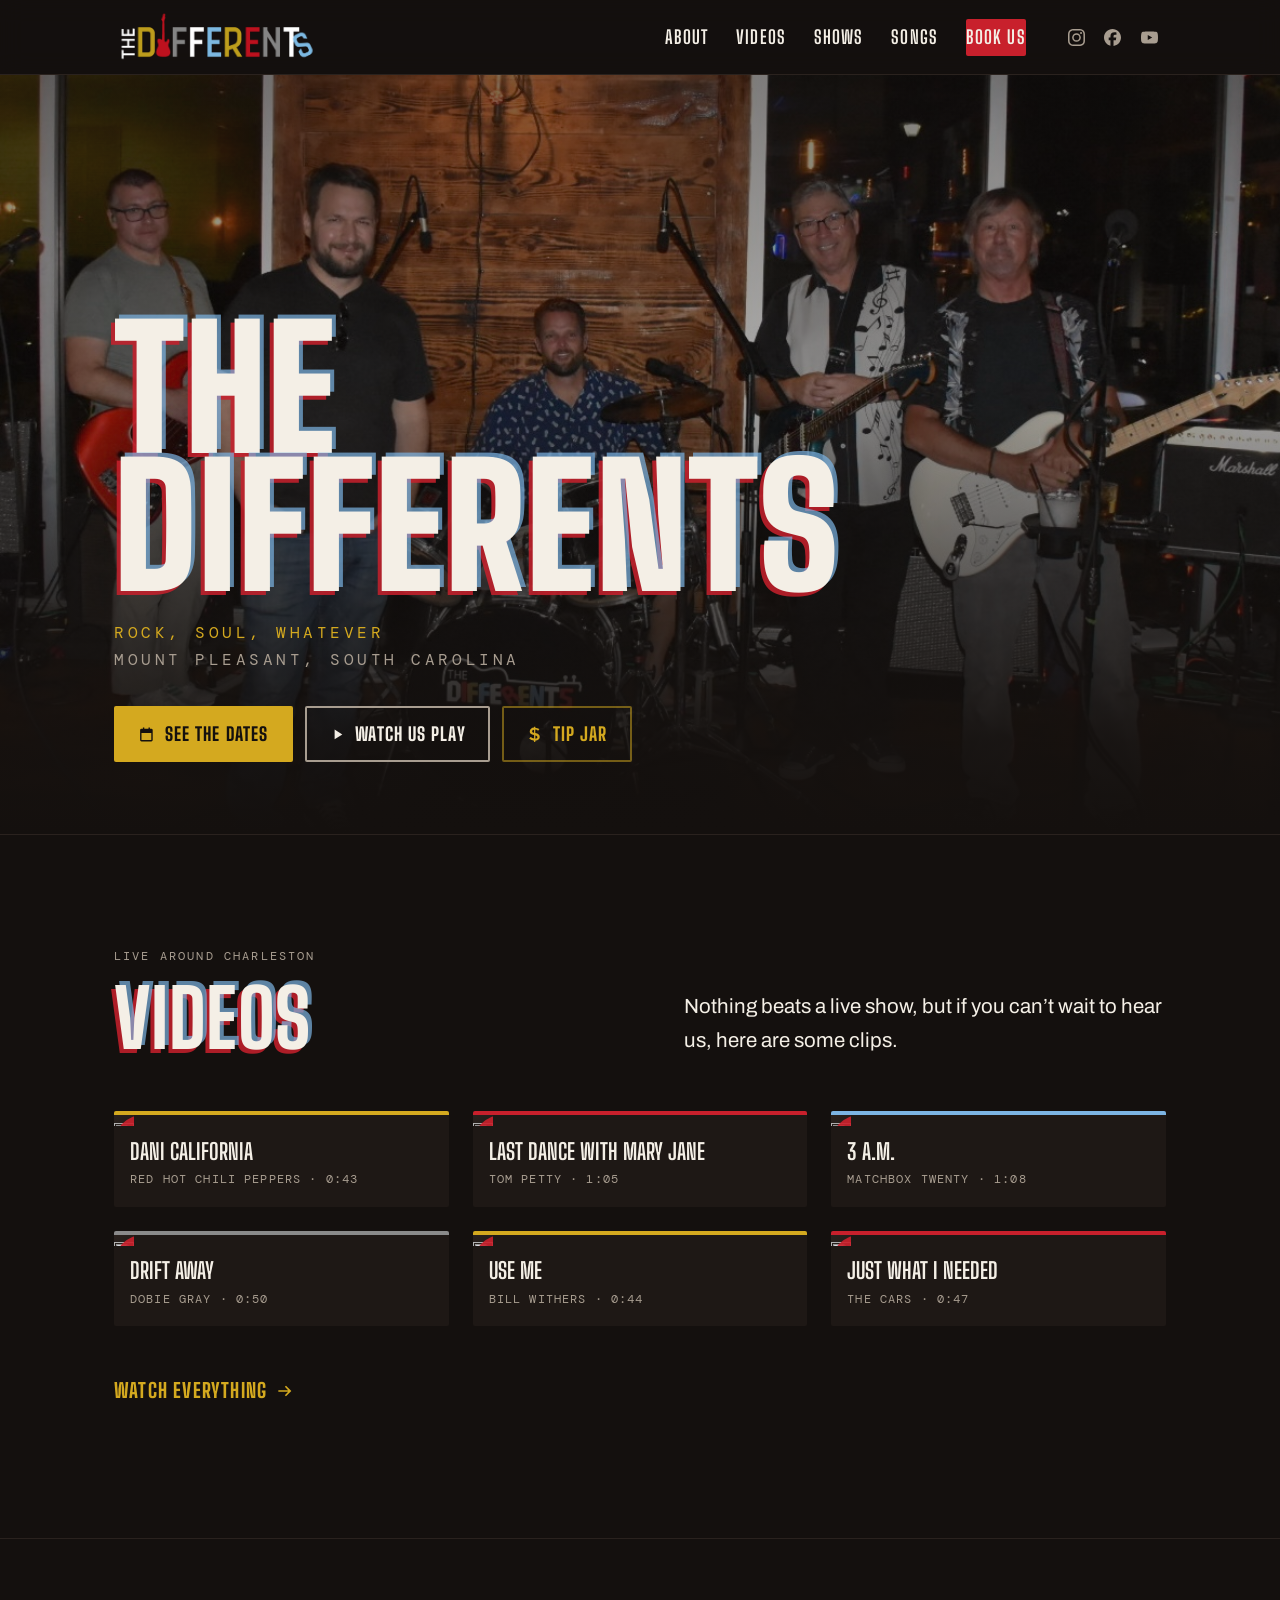
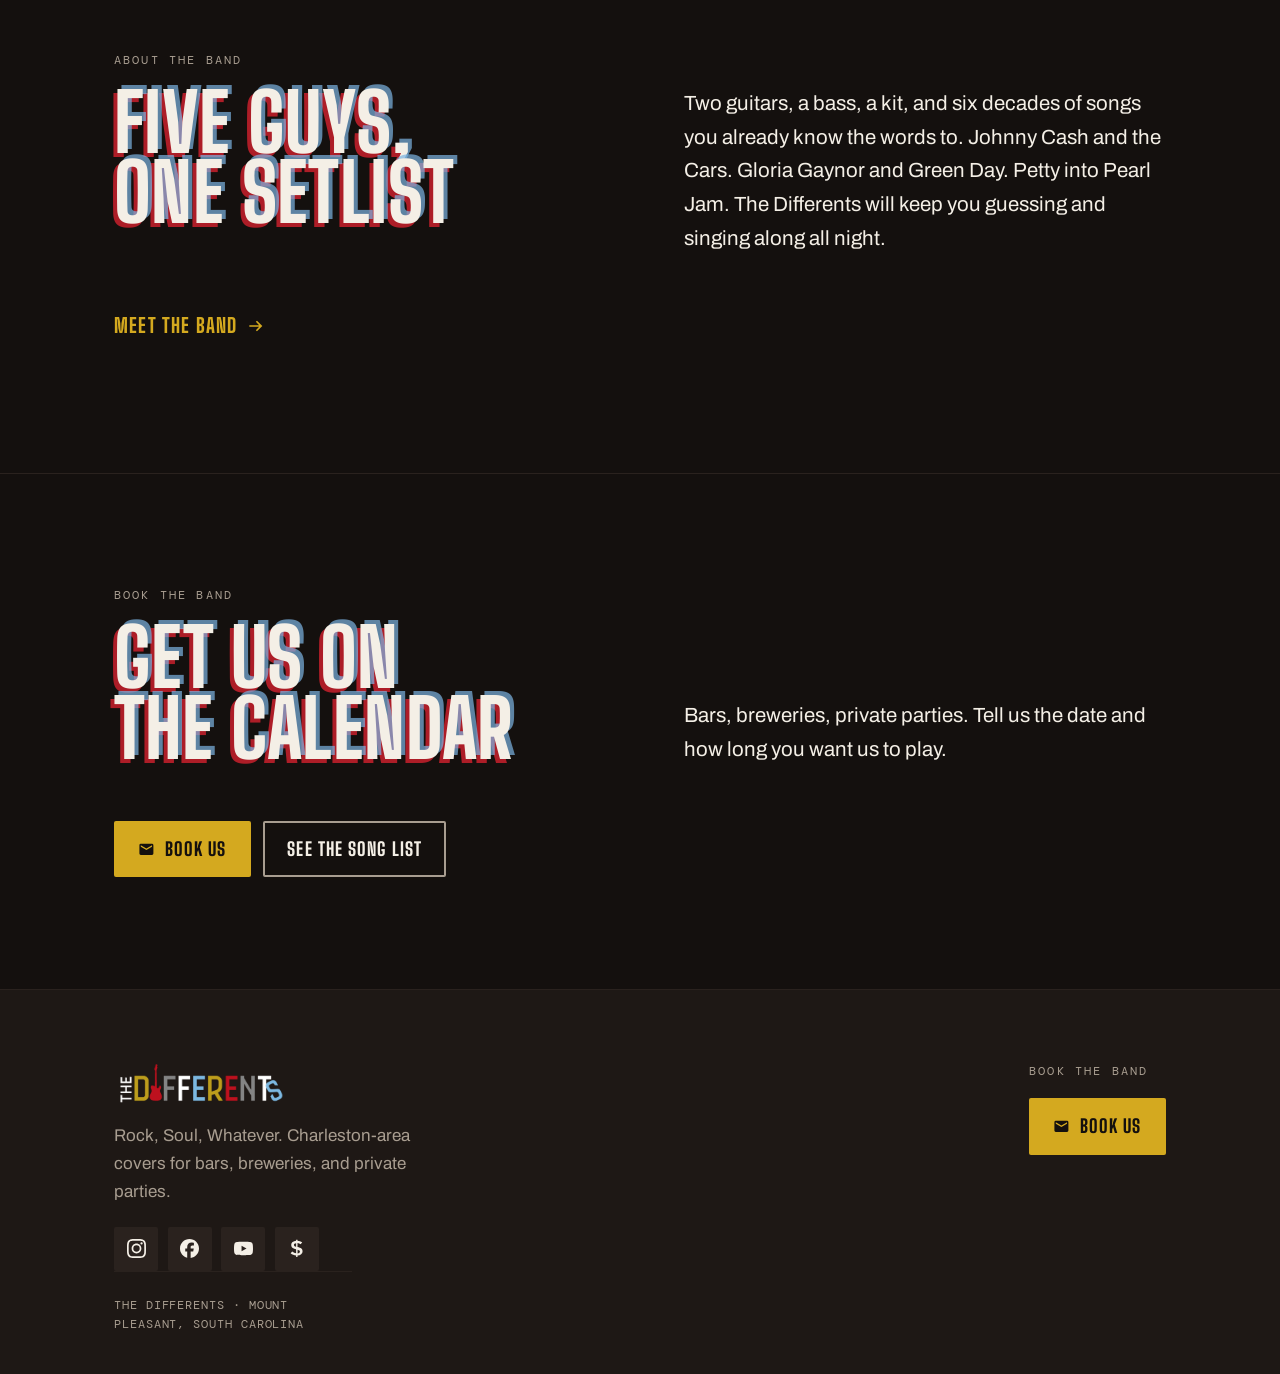
==== commit ac747852: "booking form and video updates" ====
--- a/index.html
+++ b/index.html
@@ -29,7 +29,7 @@
       <a href="videos.html">Videos</a>
       <a href="shows.html">Shows</a>
       <a href="songs.html">Songs</a>
-      <a class="btn-book" href="mailto:differents.charleston@gmail.com">Book Us</a>
+      <a class="btn-book" href="book.html">Book Us</a>
       <ul class="socials nav-socials">
         <li><a href="https://www.instagram.com/TheDifferentsCharleston" target="_blank" rel="noopener" aria-label="The Differents on Instagram">
           <svg class="icon" aria-hidden="true"><use href="images/icons.svg#i-instagram"/></svg></a></li>
@@ -78,7 +78,14 @@
         <p class="lede muted">Nothing beats a live show, but if you can’t wait to hear us,
         here are some clips.</p>
       </div>
-      <div class="videos" id="video-grid" data-limit="3"></div>
+      <!-- hand-picked for the home page: slugs from data/videos.json, in this order -->
+      <div class="videos" id="video-grid" data-featured="
+        dani-california
+        last-dance-with-mary-jane
+        3am
+        drift-away
+        use-me
+        just-what-i-needed"></div>
       <p class="section-foot">
         <a class="more" href="videos.html">Watch everything
           <svg class="icon" aria-hidden="true"><use href="images/icons.svg#i-arrow"/></svg></a>
@@ -111,9 +118,9 @@
         <p class="lede muted">Bars, breweries, private parties. Tell us the date and how long you want us to play.</p>
       </div>
       <div class="hero-cta">
-        <a class="cta cta-solid" href="mailto:differents.charleston@gmail.com">
+        <a class="cta cta-solid" href="book.html">
           <svg class="icon" aria-hidden="true"><use href="images/icons.svg#i-mail"/></svg>
-          Email us
+          Book us
         </a>
         <a class="cta cta-ghost" href="songs.html">See the song list</a>
       </div>
@@ -140,7 +147,10 @@
     </div>
     <div>
       <p class="eyebrow">Book the band</p>
-      <a class="foot-mail" href="mailto:differents.charleston@gmail.com">differents.charleston<br>@gmail.com</a>
+      <a class="cta cta-solid foot-cta" href="book.html">
+        <svg class="icon" aria-hidden="true"><use href="images/icons.svg#i-mail"/></svg>
+        Book us
+      </a>
     </div>
   </div>
   <div class="wrap"><p class="foot-note">The Differents · Mount Pleasant, South Carolina</p></div>
--- a/css/site.css
+++ b/css/site.css
@@ -308,19 +308,194 @@
 .video-meta{font-family:var(--mono);font-size:.72rem;letter-spacing:.1em;
   color:var(--paper-dim);text-transform:uppercase;margin-top:auto}
 
-/* lightbox — the YouTube player is only injected on click, so no YouTube
-   script or iframe loads with the page */
-.lightbox{position:fixed;inset:0;z-index:100;background:rgba(10,8,7,.94);
-  display:grid;place-items:center;padding:var(--gut);border:0}
-.lightbox::backdrop{background:rgba(10,8,7,.94)}
-.lightbox[hidden]{display:none}
-.lightbox-inner{width:min(1100px,100%);aspect-ratio:16/9;position:relative}
-.lightbox iframe{width:100%;height:100%;border:0;border-radius:2px;
-  box-shadow:0 20px 60px rgba(0,0,0,.6)}
-.lightbox-close{position:absolute;top:-3rem;right:0;background:none;border:0;
-  color:var(--paper);font-family:var(--display);font-weight:800;font-size:1.2rem;
-  text-transform:uppercase;letter-spacing:.08em;cursor:pointer;padding:.4rem}
+/* lightbox — nothing from YouTube loads until someone clicks a card. The API
+   script is fetched on first open, so the page itself stays free of it. */
+/* Opened with showModal(), so the dialog sits in the top layer and the scrim
+   is a real ::backdrop. The explicit width/height/max-* are load-bearing: the
+   UA stylesheet gives <dialog> width:fit-content, which beats inset:0 and
+   collapses the box to the size of its contents. */
+.lightbox{position:fixed;inset:0;width:100%;height:100%;
+  max-width:100%;max-height:100%;margin:0;border:0;padding:var(--gut);
+  background:transparent;overflow:auto;
+  display:flex;align-items:center;justify-content:center}
+.lightbox:not([open]){display:none}
+/* opaque: the transport and setlist sit over this. Even at .985 the page's own
+   card titles read through as ghost text against so dark a ground. */
+.lightbox::backdrop{background:var(--ink)}
+/* wider than the page's 1180px measure on purpose: this is a player, and on a
+   large display the height budget below should be what limits it, not a cap */
+.lightbox-inner{width:min(1600px,100%);display:flex;flex-direction:column;gap:1rem}
+
+/* the arrows flank the video rather than sitting under it, so the whole side
+   of the frame is a target */
+.lb-row{display:flex;align-items:center;justify-content:center;
+  gap:clamp(.35rem,1.4vw,1.1rem);min-width:0}
+/* width follows the height budget, so the frame stays a true 16:9 and the
+   setlist below it is never pushed off a short screen */
+.lb-stage-wrap{flex:0 1 auto;min-width:0;
+  width:min(100%,calc((100vh - 2*var(--gut) - 11rem) * 16 / 9));
+  width:min(100%,calc((100dvh - 2*var(--gut) - 11rem) * 16 / 9))}
+/* the stage keeps its box while the video inside it swaps, which is the whole
+   trick behind the fade — tearing the iframe down would flash the backdrop */
+.lightbox-stage{position:relative;width:100%;aspect-ratio:16/9;background:#000;
+  border-radius:2px;overflow:hidden;box-shadow:0 20px 60px rgba(0,0,0,.6);
+  transition:opacity .28s ease}
+.lightbox-stage.is-fading{opacity:0}
+/* the video and its scrubber move together between the desktop stage and a
+   feed panel, so they are wrapped and positioned as one */
+.lb-media{position:absolute;inset:0}
+.lb-video{position:absolute;inset:0;width:100%;height:100%;
+  display:block;background:#000;object-fit:contain}
+.lb-progress{display:none}
+/* the feed is phone-only; on desktop it never renders, so none of its stills
+   or backdrops are fetched */
+.lb-feed,.lb-scrim{display:none}
+/* where the warming players wait: present and buffering, but invisible and
+   untouchable. Not display:none, which would stop them loading. */
+.lb-parking{position:absolute;width:1px;height:1px;overflow:hidden;
+  opacity:0;pointer-events:none;left:-9999px;top:0}
+
+.lb-arrow{flex:none;padding:0;cursor:pointer;border:0;background:none;
+  width:clamp(30px,4.5vw,64px);height:clamp(90px,26vh,260px);
+  color:var(--paper-dim);display:grid;place-items:center;
+  transition:color .2s,transform .2s}
+.lb-arrow svg{width:100%;height:auto;fill:none;stroke:currentColor;
+  stroke-width:2.5;stroke-linecap:round;stroke-linejoin:round}
+.lb-arrow:hover{color:var(--gold)}
+@media (min-width:561px){
+  .lb-prev:hover{transform:translateX(-3px)}
+  .lb-next:hover{transform:translateX(3px)}
+}
+
+/* pinned to the viewport, not the video, so it stays reachable on short screens */
+.lightbox-close{position:fixed;top:.75rem;right:.75rem;background:none;border:0;
+  color:var(--paper);font-family:var(--display);font-weight:800;font-size:1.15rem;
+  text-transform:uppercase;letter-spacing:.08em;cursor:pointer;padding:.5rem .6rem}
 .lightbox-close:hover{color:var(--gold)}
+
+/* now playing + setlist */
+.lightbox-bar{display:flex;flex-direction:column;min-width:0}
+.lb-title{font-family:var(--display);font-weight:800;
+  font-size:clamp(1.5rem,3.4vw,2.4rem);text-transform:uppercase;line-height:.98;
+  display:flex;align-items:baseline;gap:.65rem;flex-wrap:wrap}
+.lb-song{color:var(--paper)}
+.lb-by{font-family:var(--mono);font-weight:400;font-size:.7rem;letter-spacing:.14em;
+  text-transform:uppercase;color:var(--paper-dim)}
+.lb-upnext{font-family:var(--mono);font-size:.7rem;letter-spacing:.14em;
+  text-transform:uppercase;color:var(--paper-dim);margin-top:.45rem}
+/* a setlist, not a filmstrip — every clip is the same band on the same patio,
+   so thumbnails here were nineteen copies of one picture */
+.lb-list-wrap{display:flex;align-items:stretch;gap:.35rem;margin-top:.9rem;
+  min-width:0}
+/* the native scrollbar is redundant now the list has its own arrows */
+.lb-list{display:flex;align-items:stretch;gap:.35rem;overflow-x:auto;min-width:0;
+  scrollbar-width:none}
+.lb-list::-webkit-scrollbar{display:none}
+/* scrolls the setlist only — these never change what is playing, so they read
+   as list furniture rather than as the big transport chevrons */
+.lb-scroll{width:2.2rem;height:auto;background:var(--ink-2);
+  border-top:2px solid var(--ink-3);color:var(--paper-dim)}
+.lb-scroll svg{width:10px}
+.lb-scroll:hover:not(:disabled){background:var(--ink-3);color:var(--paper)}
+.lb-scroll:disabled{opacity:.3;cursor:default}
+.lb-track{flex:none;max-width:15rem;padding:.5rem .8rem .6rem;cursor:pointer;
+  border:0;border-top:2px solid var(--ink-3);background:var(--ink-2);
+  color:var(--paper-dim);text-align:left;font:inherit;
+  transition:background .2s,color .2s,border-color .2s}
+.lb-track-n{display:block;font-family:var(--mono);font-size:.58rem;
+  letter-spacing:.16em;opacity:.75}
+.lb-track-t{display:block;font-family:var(--display);font-weight:700;
+  font-size:1.15rem;text-transform:uppercase;line-height:1.02;margin-top:.15rem;
+  white-space:nowrap;overflow:hidden;text-overflow:ellipsis;color:var(--paper)}
+.lb-track-by{display:block;font-family:var(--mono);font-size:.56rem;
+  letter-spacing:.12em;text-transform:uppercase;margin-top:.25rem;
+  white-space:nowrap;overflow:hidden;text-overflow:ellipsis}
+.lb-track:hover{background:var(--ink-3)}
+.lb-track.is-current{border-top-color:var(--gold)}
+.lb-track.is-current .lb-track-t{color:var(--gold)}
+
+/* a 16:9 video plus a setlist does not fit a landscape phone — drop the list
+   rather than push the video off the top */
+@media (max-height:560px){
+  .lb-list{display:none}
+  .lb-stage-wrap{width:min(100%,calc((100dvh - 2*var(--gut) - 5rem) * 16 / 9))}
+}
+/* On a phone, arrows flanking the frame cost about a sixth of the width. Sit
+   them on the video's edges instead so the picture keeps the room. */
+@media (max-width:560px){
+  .lb-row{position:relative}
+  /* centred with auto margins rather than a transform, so the hover nudge on
+     wider screens can never fight the centring */
+  .lb-arrow{position:absolute;top:0;bottom:0;margin-block:auto;z-index:2;
+    width:38px;height:72px;color:var(--paper)}
+  .lb-arrow svg{width:15px;filter:drop-shadow(0 1px 3px rgba(0,0,0,.9))}
+  .lb-prev{left:2px}
+  .lb-next{right:2px}
+  .lb-arrow:hover{color:var(--gold)}
+  /* the scroll arrows stay in the flow — they belong to the setlist, not the video */
+  .lb-scroll{position:static;margin-block:0;width:1.7rem;height:auto;
+    color:var(--paper-dim)}
+  .lb-scroll svg{width:10px;filter:none}
+  .lb-track{max-width:11rem}
+}
+@media (prefers-reduced-motion:reduce){.lightbox-stage{transition:none}}
+
+/* ─── the phone feed ──────────────────────────────────────────────── */
+/* A snapping list rather than one clip per screen. A 16:9 clip cannot fill a
+   portrait phone, and three stacked fit it almost exactly — so the clip before
+   and the clip after sit above and below, visible and already loaded. Scroll
+   snapping does the swiping, which means real momentum rather than a
+   hand-rolled touch handler that never quite feels right. */
+@media (max-width:700px){
+  .lightbox{padding:0;display:block;overflow:hidden}
+  .lightbox-inner{display:none}
+  .lightbox-close{z-index:4;top:.5rem;right:.5rem;
+    text-shadow:0 1px 6px rgba(0,0,0,.9)}
+
+  /* one backdrop behind the whole list, taken from whatever is centred. One
+     per panel would stack three different blurs into visible bands. */
+  .lb-scrim{display:block;position:absolute;inset:-12%;z-index:0;
+    background-size:cover;background-position:center;transform:scale(1.2);
+    filter:blur(34px) saturate(1.3) brightness(.42)}
+
+  .lb-feed{display:block;position:relative;z-index:1;height:100%;
+    overflow-y:auto;scroll-snap-type:y mandatory;overscroll-behavior:contain;
+    scrollbar-width:none}
+  .lb-feed::-webkit-scrollbar{display:none}
+
+  /* snap to the middle, not the top, so neighbours show on both sides */
+  .lb-panel{position:relative;scroll-snap-align:center;scroll-snap-stop:always;
+    margin-bottom:.6rem;opacity:.35;transition:opacity .25s}
+  .lb-panel.is-live{opacity:1}
+  .lb-panel-slot{position:relative;width:100%;aspect-ratio:16/9;background:#000;
+    overflow:hidden}
+  .lb-panel-still{position:absolute;inset:0;width:100%;height:100%;
+    object-fit:cover;display:block}
+
+  .lb-progress{display:block;position:absolute;left:0;right:0;bottom:0;
+    height:22px;cursor:pointer;touch-action:none;z-index:2}
+  /* a 3px line is the target you see; the padding above is the target you hit */
+  .lb-progress::before{content:'';position:absolute;left:0;right:0;top:10px;
+    height:3px;background:rgba(244,239,230,.3)}
+  .lb-progress-fill{position:absolute;left:0;top:10px;height:3px;width:0;
+    background:var(--gold)}
+
+  /* the title sits over its own clip. Below it, the clip above would appear to
+     caption the one you are watching. One line each keeps every panel the same
+     height, which keeps the maths that centres them simple. */
+  .lb-panel-meta{position:absolute;left:0;right:0;bottom:0;z-index:1;
+    padding:1.6rem var(--gut) 1.1rem;
+    background:linear-gradient(transparent,rgba(10,8,7,.86) 62%)}
+  .lb-panel-title{font-family:var(--display);font-weight:800;
+    font-size:clamp(1.15rem,5.5vw,1.7rem);text-transform:uppercase;
+    line-height:1;color:var(--paper);margin:0;
+    white-space:nowrap;overflow:hidden;text-overflow:ellipsis}
+  .lb-panel-artist{font-family:var(--mono);font-size:.65rem;letter-spacing:.14em;
+    text-transform:uppercase;color:var(--paper-dim);margin:.3rem 0 0;
+    white-space:nowrap;overflow:hidden;text-overflow:ellipsis}
+  .lb-panel-pos{font-family:var(--mono);font-size:.58rem;letter-spacing:.18em;
+    color:var(--gold);margin:.3rem 0 0}
+}
 
 /* ─── shows ledger ────────────────────────────────────────────────── */
 .shows{border-top:1px solid var(--ink-3)}
@@ -339,10 +514,16 @@
 .show-addr{font-size:.85rem;color:var(--paper-dim);margin-top:.3rem}
 .show-addr a{color:var(--sky);text-decoration:none;border-bottom:1px solid transparent}
 .show-addr a:hover{border-color:var(--sky)}
+.show-cal{display:flex;flex-wrap:wrap;align-items:baseline;gap:.3rem .8rem;
+  margin-top:.6rem;font-family:var(--mono);font-size:.68rem;letter-spacing:.1em;
+  text-transform:uppercase}
+.show-cal-lead{color:var(--paper-dim)}
+.show-cal a{color:var(--gold);text-decoration:none;padding-bottom:1px;
+  border-bottom:1px solid transparent;transition:border-color .2s}
+.show-cal a:hover,.show-cal a:focus-visible{border-color:var(--gold)}
 .show-time{font-family:var(--mono);font-size:.82rem;color:var(--sky);
   font-variant-numeric:tabular-nums;white-space:nowrap}
 .show.is-tonight .show-date b{color:var(--red-lift)}
-.show.is-past{opacity:.45}
 .tag{display:inline-block;font-family:var(--mono);font-size:.62rem;letter-spacing:.16em;
   text-transform:uppercase;background:var(--red);color:#fff;padding:.15rem .45rem;
   border-radius:2px;vertical-align:middle;margin-left:.5rem}
@@ -368,20 +549,94 @@
 .song-count{font-family:var(--mono);font-size:.75rem;letter-spacing:.1em;
   text-transform:uppercase;color:var(--paper-dim);margin-left:auto}
 
-.songs{list-style:none;margin:0;padding:0;
-  columns:2;column-gap:clamp(2rem,5vw,4rem)}
-@media (max-width:720px){.songs{columns:1}}
-.song{break-inside:avoid;padding:.55rem 0;border-bottom:1px solid var(--ink-3);
-  display:flex;gap:.75rem;align-items:baseline}
+/* grid, not columns: a song expanding its fact grows only its own row
+   instead of reflowing every song after it into the other column */
+.songs{list-style:none;margin:0;padding:0;display:grid;
+  grid-template-columns:repeat(auto-fit,minmax(310px,1fr));
+  column-gap:clamp(2rem,5vw,4rem)}
+.song{border-bottom:1px solid var(--ink-3)}
+.song-main{width:100%;background:none;border:0;padding:.55rem 0;color:inherit;
+  font:inherit;text-align:left;display:flex;gap:.75rem;align-items:baseline}
+.song-main[aria-expanded]{cursor:pointer}
+.song-main[aria-expanded]:hover .song-title{color:var(--gold)}
 .song-title{font-weight:600}
 .song-artist{font-family:var(--mono);font-size:.72rem;color:var(--paper-dim);
   margin-left:auto;text-align:right}
+/* the fun fact, revealed on click */
+.song-more{font-family:var(--mono);font-size:.62rem;letter-spacing:.08em;
+  color:var(--paper-dim);flex:none;align-self:center;
+  border:1px solid var(--ink-3);border-radius:2px;padding:.05rem .3rem}
+.song-main[aria-expanded="true"] .song-more{background:var(--gold);color:var(--ink);
+  border-color:var(--gold)}
+.song-fact{margin:0 0 .7rem;padding:.6rem .8rem;background:var(--ink-2);
+  border-left:2px solid var(--gold);font-size:.88rem;line-height:1.5;
+  color:var(--paper-dim)}
+.song-fact .song-stats{display:block;font-family:var(--mono);font-size:.62rem;
+  letter-spacing:.12em;text-transform:uppercase;color:var(--gold);margin-bottom:.3rem}
 .song-set{font-family:var(--mono);font-size:.6rem;letter-spacing:.12em;
   text-transform:uppercase;color:var(--ink);background:var(--gray);
   padding:.1rem .35rem;border-radius:2px;flex:none;align-self:center}
 .song-set[data-set="Acoustic"]{background:var(--sky)}
 .song-set[data-set="Electric"]{background:var(--gold)}
 .empty{color:var(--paper-dim);font-style:italic;padding:2rem 0}
+
+/* ─── booking form ────────────────────────────────────────────────── */
+.book-form{max-width:46rem}
+.lede-contact{margin-top:.9rem;font-family:var(--mono);font-size:.85rem;
+  display:flex;flex-wrap:wrap;align-items:baseline;gap:.2rem .55rem;
+  color:var(--paper-dim)}
+.lede-contact a{color:var(--sky);text-decoration:none;
+  border-bottom:1px solid transparent;transition:border-color .2s}
+.lede-contact a:hover,.lede-contact a:focus-visible{border-color:var(--sky)}
+.lede-contact .sep{color:var(--paper-dim);opacity:.5}
+.field-row{display:grid;grid-template-columns:1fr 1fr;gap:0 1.25rem}
+.field{margin:0 0 1.35rem}
+.field label{display:block;font-family:var(--mono);font-size:.7rem;
+  letter-spacing:.14em;text-transform:uppercase;color:var(--paper-dim);
+  margin-bottom:.45rem}
+.field .req{color:var(--red-lift)}
+.field input,.field select,.field textarea{
+  width:100%;background:var(--ink-2);border:1px solid var(--ink-3);border-radius:2px;
+  color:var(--paper);font-family:var(--body);font-size:1rem;line-height:1.5;
+  padding:.7rem .85rem;transition:border-color .2s,background .2s}
+.field textarea{resize:vertical;min-height:7rem}
+.field input::placeholder,.field textarea::placeholder{color:var(--paper-dim);opacity:.7}
+.field input:focus,.field select:focus,.field textarea:focus{
+  outline:none;border-color:var(--gold);background:var(--ink)}
+/* :user-invalid, not :invalid — an empty required field is invalid from the
+   moment it renders, and nobody wants a form that scolds them on arrival */
+.field :user-invalid{border-color:var(--red)}
+/* the date and time pickers' own glyphs are near-black on our dark field */
+.field input[type="date"]::-webkit-calendar-picker-indicator,
+.field input[type="time"]::-webkit-calendar-picker-indicator{
+  filter:invert(1);opacity:.55;cursor:pointer}
+.field input[type="date"]::-webkit-calendar-picker-indicator:hover,
+.field input[type="time"]::-webkit-calendar-picker-indicator:hover{opacity:1}
+.field select{appearance:none;cursor:pointer;padding-right:2.25rem;
+  background-image:linear-gradient(45deg,transparent 50%,var(--paper-dim) 50%),
+    linear-gradient(135deg,var(--paper-dim) 50%,transparent 50%);
+  background-position:calc(100% - 1.1rem) 55%,calc(100% - .75rem) 55%;
+  background-size:.35rem .35rem,.35rem .35rem;background-repeat:no-repeat}
+.field select option{background:var(--ink-2);color:var(--paper)}
+/* honeypot — off-screen rather than display:none, which some bots skip */
+.hp{position:absolute;left:-9999px;width:1px;height:1px;opacity:0}
+.form-foot{display:flex;flex-wrap:wrap;align-items:center;gap:1rem 1.5rem;
+  margin-top:.5rem}
+.btn-send{font-family:var(--display);font-weight:800;font-size:1.25rem;
+  letter-spacing:.02em;text-transform:uppercase;background:var(--red);color:#fff;
+  border:0;border-radius:2px;padding:.7rem 1.9rem;cursor:pointer;
+  transition:background .2s,transform .2s}
+.btn-send:hover:not(:disabled){background:var(--red-lift);transform:translateY(-2px)}
+.btn-send:disabled{opacity:.6;cursor:default}
+.form-status{margin:0;font-size:.92rem;flex:1 1 16rem}
+.form-status[data-state="ok"]{color:var(--gold)}
+.form-status[data-state="bad"]{color:var(--red-lift)}
+@media (max-width:640px){
+  .field-row{grid-template-columns:1fr}
+}
+@media (prefers-reduced-motion:reduce){
+  .btn-send:hover:not(:disabled){transform:none}
+}
 
 /* ─── footer ──────────────────────────────────────────────────────── */
 .foot{background:var(--ink-2);border-top:1px solid var(--ink-3);
@@ -399,10 +654,7 @@
 .socials li:nth-child(2) a:hover{background:var(--sky)}
 .socials li:nth-child(3) a:hover{background:var(--gold)}
 .socials li:nth-child(4) a:hover{background:var(--paper)}
-.foot-mail{font-family:var(--display);font-weight:800;text-transform:uppercase;
-  font-size:clamp(1.35rem,3.2vw,2rem);color:var(--gold);text-decoration:none;
-  line-height:1.05;display:inline-block;overflow-wrap:anywhere}
-.foot-mail:hover{color:var(--paper)}
+.foot-cta{margin-top:1rem}
 .foot-note{font-family:var(--mono);font-size:.72rem;letter-spacing:.08em;
   color:var(--paper-dim);margin:3rem 0 0;padding-top:1.5rem;
   border-top:1px solid var(--ink-3);text-transform:uppercase}
